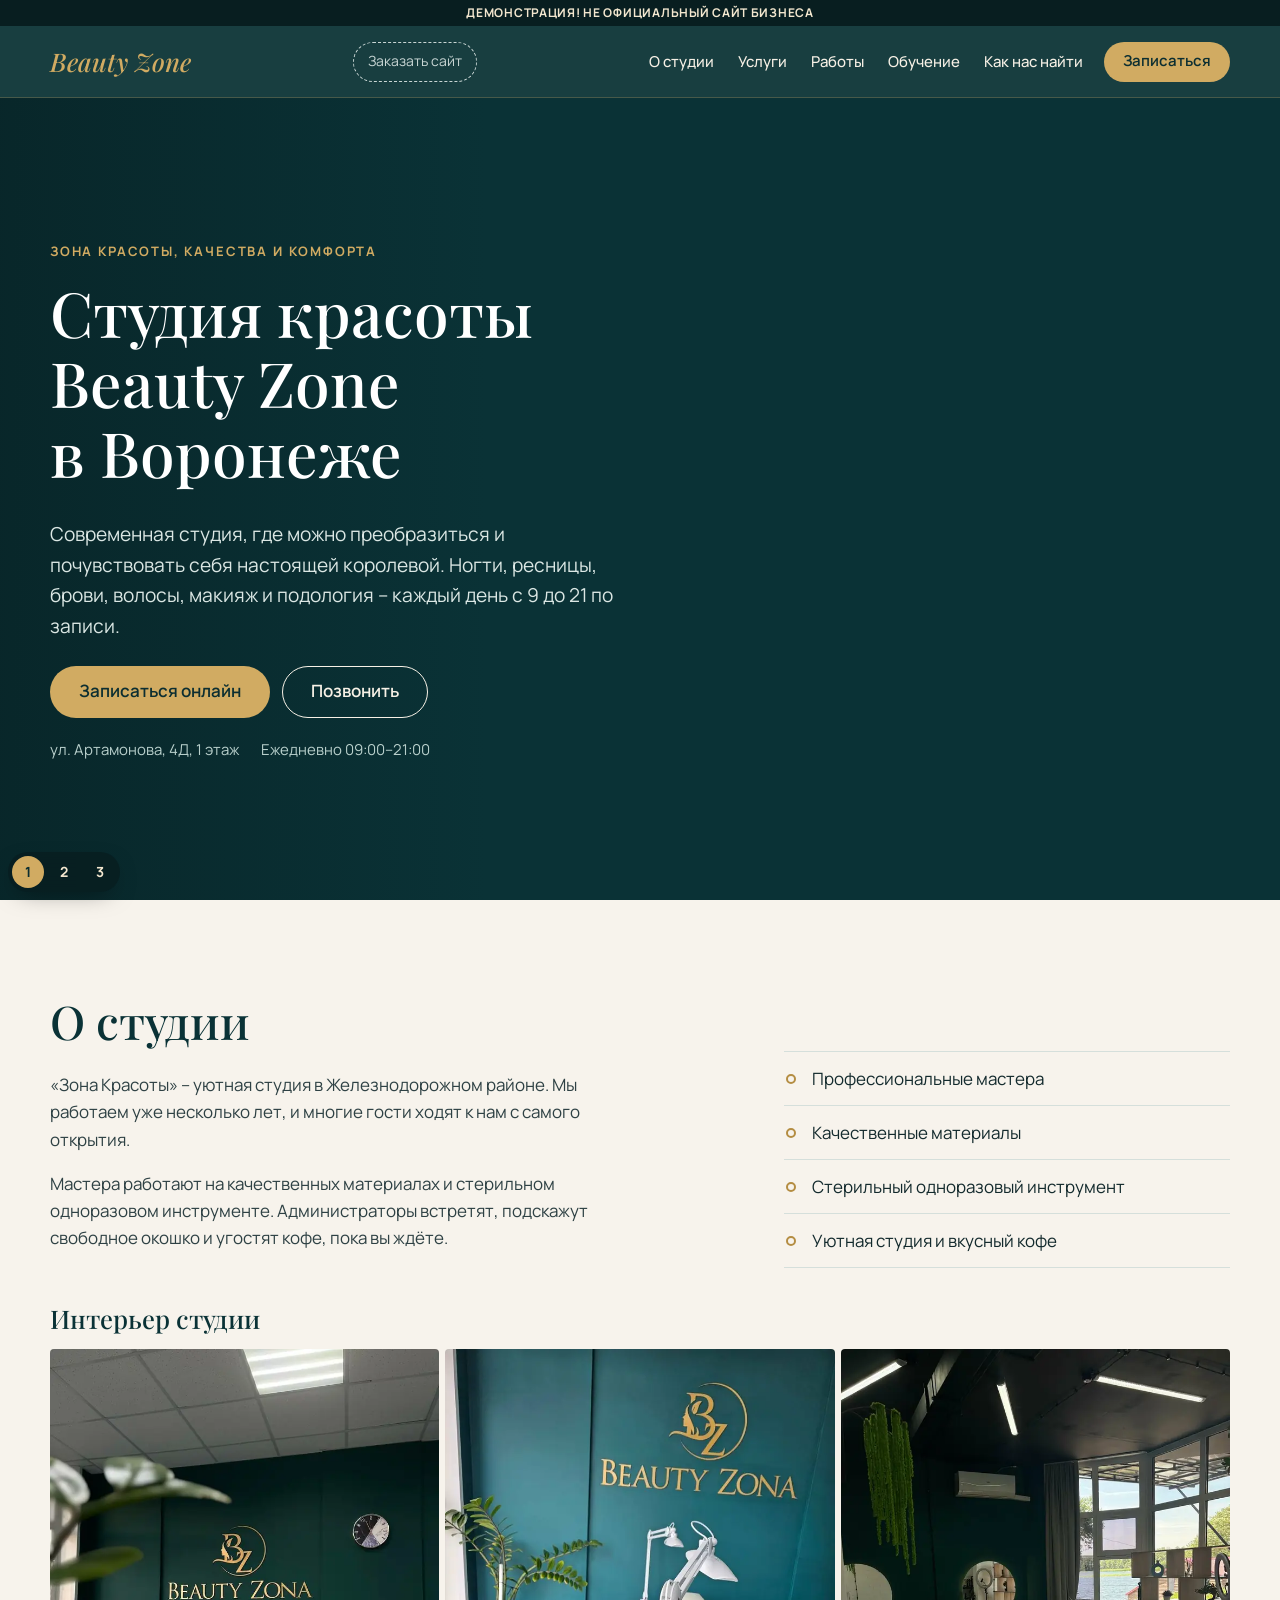
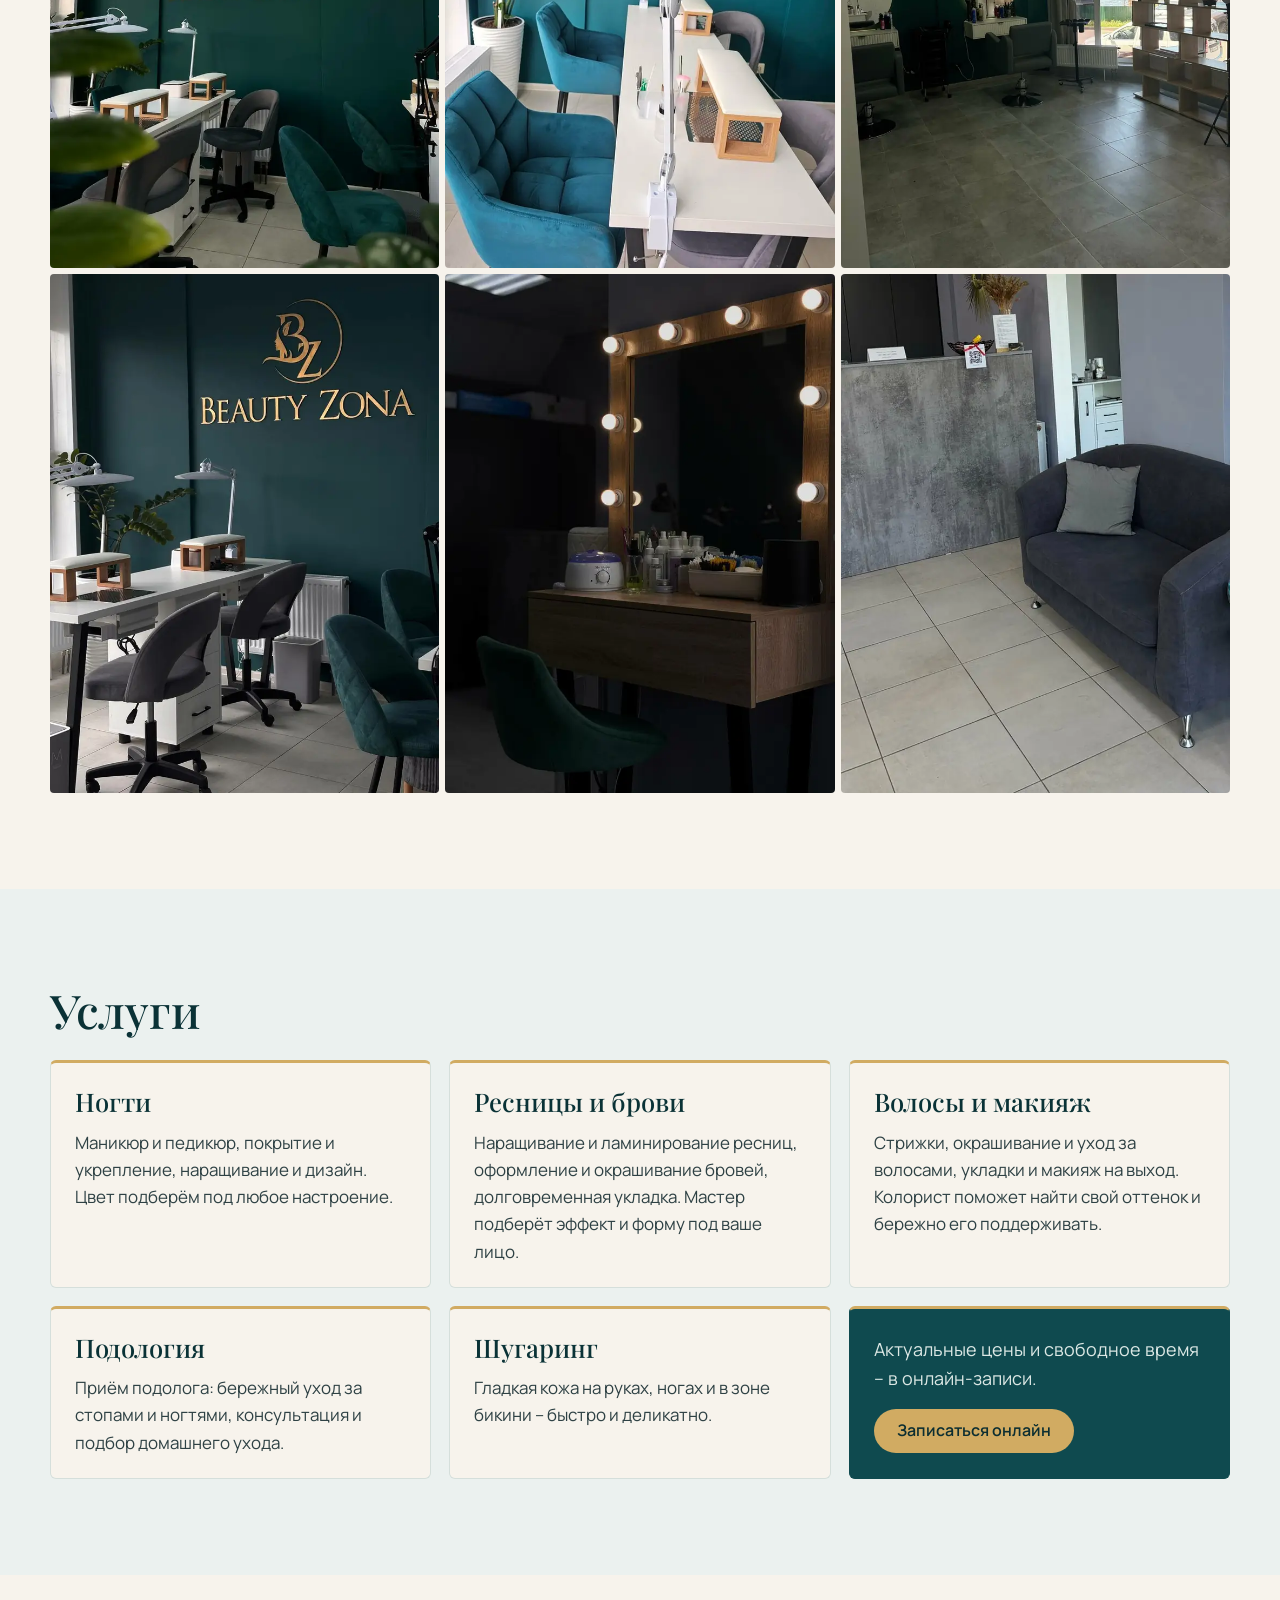
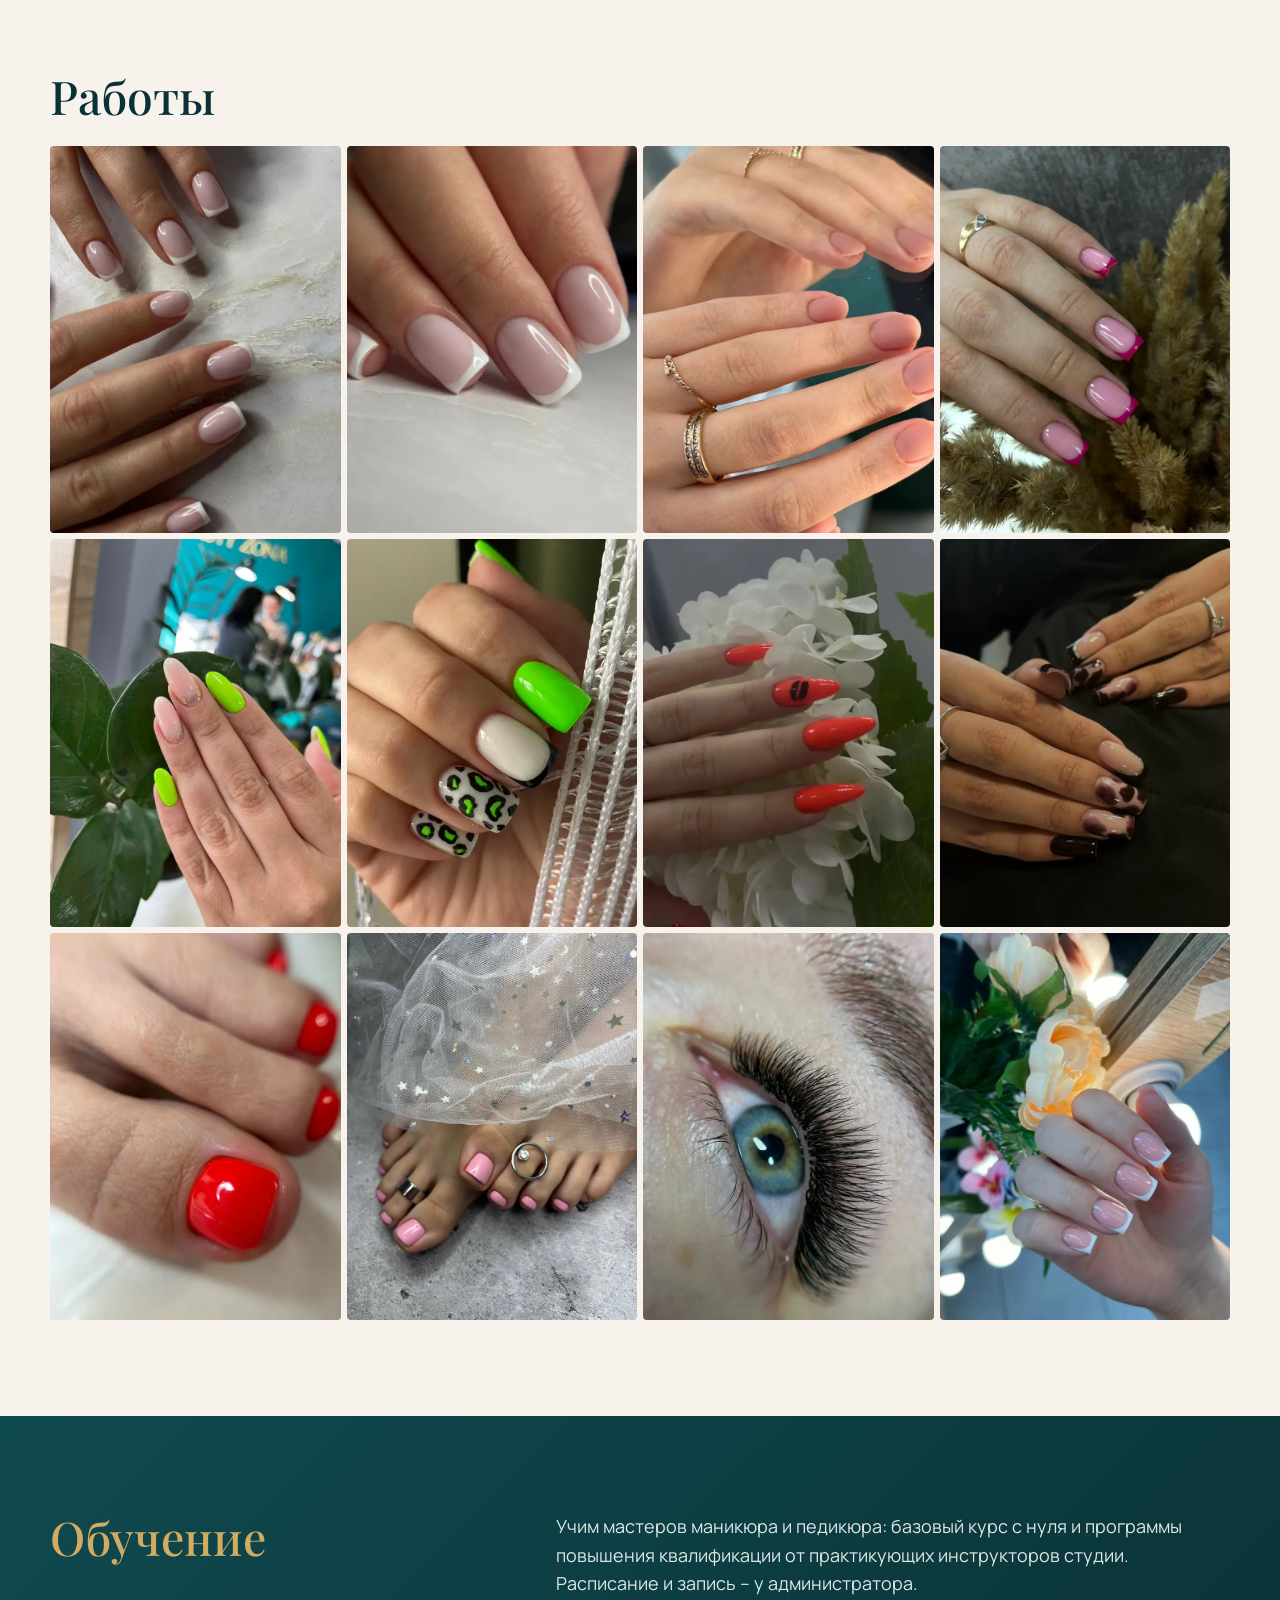
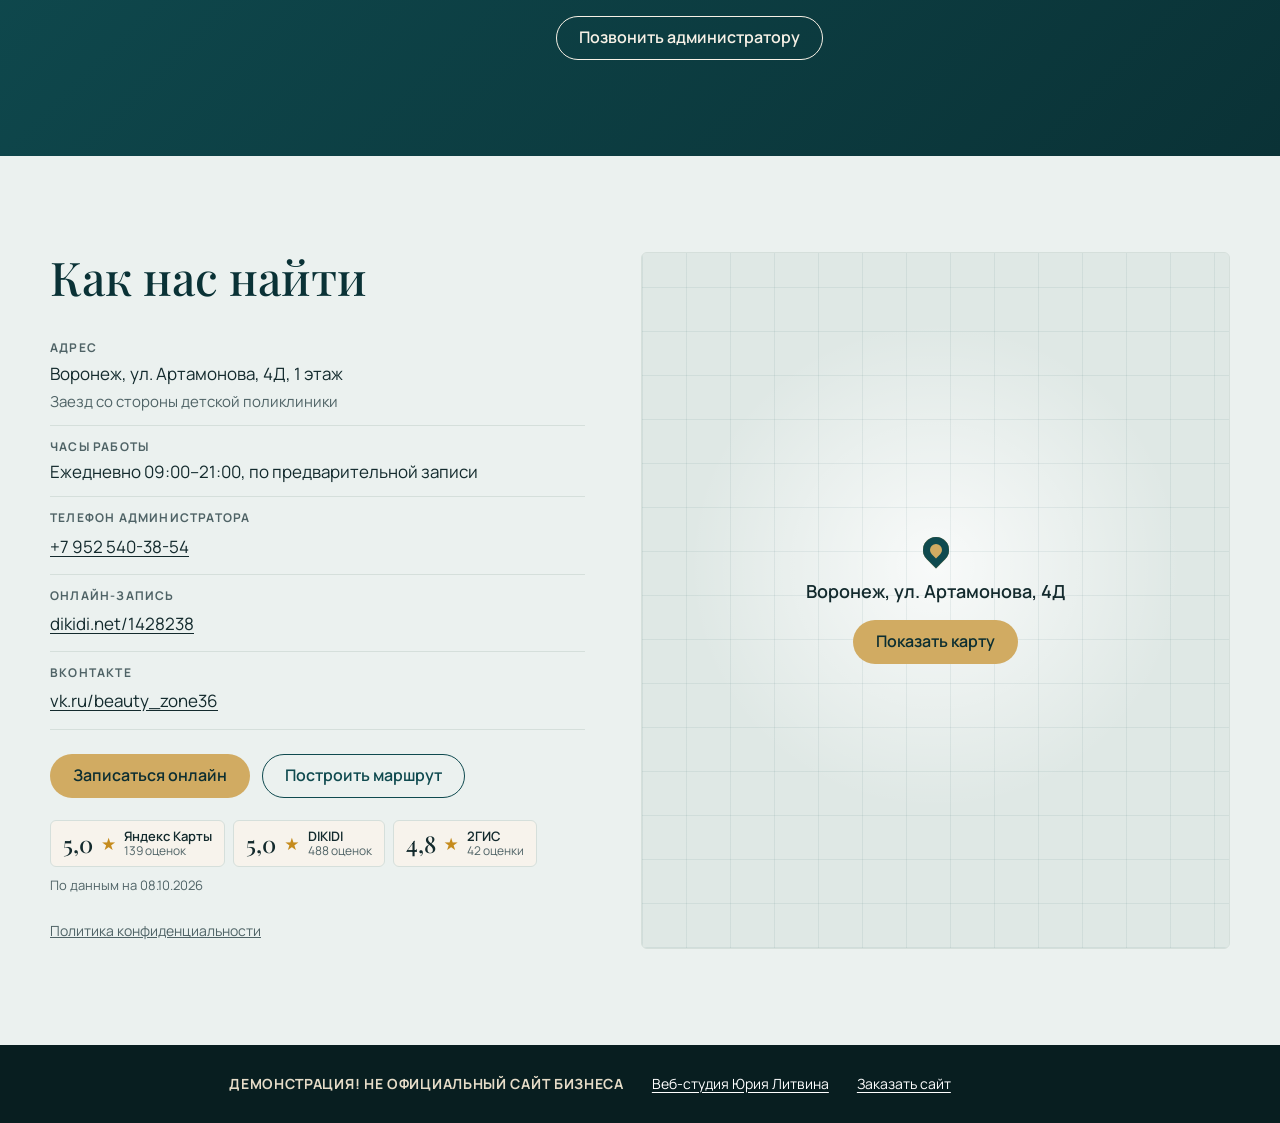
==== index.html @ 01e60ae9 "Demo site" ====
<!DOCTYPE html>
<html lang="ru" class="v1">
<head>
<meta charset="utf-8">
<meta name="viewport" content="width=device-width, initial-scale=1.0">
<meta name="robots" content="noindex, nofollow">
<title>Beauty Zone · студия красоты в Воронеже</title>
<meta name="description"
  content="Beauty Zone · студия красоты в Воронеже на ул. Артамонова: ногти, ресницы, брови, волосы, макияж, подология и шугаринг. Ежедневно 09:00–21:00 по записи.">
<meta name="theme-color" content="#0f4a4f">

<link rel="icon" sizes="any" href="logos/favicon.ico">
<link rel="icon" type="image/png" sizes="32x32" href="logos/favicon-32x32.png">
<link rel="apple-touch-icon" sizes="180x180" href="logos/apple-touch-icon.png">
<link rel="preload" href="fonts/manrope-cyrillic.woff2" as="font" type="font/woff2" crossorigin>
<link rel="preload" href="fonts/playfair-cyrillic-500-normal.woff2" as="font" type="font/woff2" crossorigin>
<link rel="stylesheet" href="css/fonts.css">
<link rel="stylesheet" href="css/styles.css">
</head>
<body>
<a class="skip" href="#main">К содержимому</a>
<div class="top" id="topbar">
  <p class="demo-strip">ДЕМОНСТРАЦИЯ! НЕ ОФИЦИАЛЬНЫЙ САЙТ БИЗНЕСА</p>
  <header class="header">
    <div class="header__in wrap">
      <a class="brand" href="#top">Beauty Zone</a>
      <a class="order-link" href="https://litviniuv.ru/webstudio/order/?c=k4tv">Заказать сайт</a>
      <nav class="nav" aria-label="Разделы сайта"><ul><li><a href="#about">О студии</a></li><li><a href="#services">Услуги</a></li><li><a href="#works">Работы</a></li><li><a href="#training">Обучение</a></li><li><a href="#contacts">Как нас найти</a></li></ul></nav>
      <a class="btn btn--accent header__book" href="https://dikidi.net/1428238">Записаться</a>
      <button class="burger" type="button" aria-expanded="false" aria-controls="menu" aria-label="Открыть меню"><span class="burger__bar" aria-hidden="true"></span></button>
    </div>
  </header>
</div>
<div class="menu" id="menu" hidden>
  <nav class="menu__nav" aria-label="Меню">
    <ul><li><a href="#about">О студии</a></li><li><a href="#services">Услуги</a></li><li><a href="#works">Работы</a></li><li><a href="#training">Обучение</a></li><li><a href="#contacts">Как нас найти</a></li><li><a href="https://litviniuv.ru/webstudio/order/?c=k4tv">Заказать сайт</a></li></ul>
  </nav>
  <div class="menu__contacts">
    <p>Воронеж, ул. Артамонова, 4Д, 1 этаж</p>
    <p><a href="tel:+79525403854">+7 952 540-38-54</a></p>
  </div>
</div>

<main id="main">

  <section class="hero" id="top" aria-labelledby="hero-h">
    <picture class="hero__bg" aria-hidden="true">
      <source media="(min-width: 960px)" srcset="images/hero-1600.webp">
      <img src="[data-uri]" alt="" width="1600" height="1200">
    </picture>
    <div class="wrap hero__in">
      <div class="hero__text">
        <p class="eyebrow">Зона красоты, качества и комфорта</p>
        <h1 id="hero-h">Студия красоты <span class="nw">Beauty Zone</span> в&nbsp;Воронеже</h1>
        <p class="lead">Современная студия, где можно преобразиться и почувствовать себя настоящей королевой. Ногти, ресницы, брови, волосы, макияж и подология – каждый день с 9 до 21 по записи.</p>
        <div class="cta">
          <a class="btn btn--accent btn--lg" href="https://dikidi.net/1428238">Записаться онлайн</a>
          <a class="btn btn--ghost btn--lg" href="tel:+79525403854">Позвонить</a>
        </div>
        <ul class="hero__facts" role="list"><li>ул. Артамонова, 4Д, 1 этаж</li><li>Ежедневно 09:00–21:00</li></ul>
      </div>
      <figure class="hero__photo"><picture><source media="(min-width: 960px)" srcset="[data-uri]"><img src="images/hero-800.webp" alt="Светлый маникюрный зал студии с бирюзовой стеной, цветы на переднем плане" width="800" height="600" fetchpriority="high"></picture></figure>
    </div>
  </section>

  <section class="section about" id="about" aria-labelledby="about-h">
    <div class="wrap">
      <div class="about__grid">
        <div class="about__text" data-reveal>
          <h2 id="about-h">О студии</h2>
          <p>«Зона Красоты» – уютная студия в Железнодорожном районе. Мы работаем уже несколько лет, и многие гости ходят к нам с самого открытия.</p>
          <p>Мастера работают на качественных материалах и стерильном одноразовом инструменте. Администраторы встретят, подскажут свободное окошко и угостят кофе, пока вы ждёте.</p>
        </div>
        <ul class="perks" data-reveal>
          <li>Профессиональные мастера</li>
          <li>Качественные материалы</li>
          <li>Стерильный одноразовый инструмент</li>
          <li>Уютная студия и вкусный кофе</li>
        </ul>
      </div>
      <h3 class="sub-h" data-reveal>Интерьер студии</h3>
      <ul class="grid34 grid34--3" role="list">
        <li class="tile" data-reveal><img src="images/interior-01.webp" alt="Маникюрный зал с бирюзовой стеной и золотым знаком студии" width="720" height="960" loading="lazy" decoding="async"></li>
        <li class="tile" data-reveal><img src="images/interior-03.webp" alt="Маникюрный стол и бирюзовые бархатные кресла" width="720" height="960" loading="lazy" decoding="async"></li>
        <li class="tile" data-reveal><img src="images/interior-09.webp" alt="Парикмахерская зона с круглыми зеркалами и большим окном" width="720" height="960" loading="lazy" decoding="async"></li>
        <li class="tile" data-reveal><img src="images/interior-02.webp" alt="Ряд маникюрных мест у бирюзовой стены" width="720" height="960" loading="lazy" decoding="async"></li>
        <li class="tile" data-reveal><img src="images/interior-06.webp" alt="Место для макияжа и бровей с зеркалом в лампах" width="720" height="960" loading="lazy" decoding="async"></li>
        <li class="tile" data-reveal><img src="images/interior-10.webp" alt="Зона ресепшена с серым диваном" width="720" height="960" loading="lazy" decoding="async"></li>
      </ul>
    </div>
  </section>

  <section class="section services" id="services" aria-labelledby="services-h">
    <div class="wrap">
      <h2 id="services-h" data-reveal>Услуги</h2>
      <ul class="svc" role="list">
        <li class="svc__item" data-reveal><h3>Ногти</h3><p>Маникюр и педикюр, покрытие и укрепление, наращивание и дизайн. Цвет подберём под любое настроение.</p></li>
        <li class="svc__item" data-reveal><h3>Ресницы и брови</h3><p>Наращивание и ламинирование ресниц, оформление и окрашивание бровей, долговременная укладка. Мастер подберёт эффект и форму под ваше лицо.</p></li>
        <li class="svc__item" data-reveal><h3>Волосы и макияж</h3><p>Стрижки, окрашивание и уход за волосами, укладки и макияж на выход. Колорист поможет найти свой оттенок и бережно его поддерживать.</p></li>
        <li class="svc__item" data-reveal><h3>Подология</h3><p>Приём подолога: бережный уход за стопами и ногтями, консультация и подбор домашнего ухода.</p></li>
        <li class="svc__item" data-reveal><h3>Шугаринг</h3><p>Гладкая кожа на руках, ногах и в зоне бикини – быстро и деликатно.</p></li>
        <li class="svc__item svc__item--cta" data-reveal><p>Актуальные цены и свободное время – в онлайн-записи.</p><a class="btn btn--accent" href="https://dikidi.net/1428238">Записаться онлайн</a></li>
      </ul>
    </div>
  </section>

  <section class="section works" id="works" aria-labelledby="works-h">
    <div class="wrap">
      <h2 id="works-h" data-reveal>Работы</h2>
      <ul class="grid34 grid34--4" role="list">
        <li class="tile" data-reveal><img src="images/work-10.webp" alt="Нюдовый френч на коротких ногтях" width="720" height="960" loading="lazy" decoding="async"></li>
        <li class="tile" data-reveal><img src="images/work-11.webp" alt="Квадратный френч крупным планом" width="720" height="960" loading="lazy" decoding="async"></li>
        <li class="tile" data-reveal><img src="images/work-13.webp" alt="Нежно-розовое покрытие гель-лаком" width="720" height="960" loading="lazy" decoding="async"></li>
        <li class="tile" data-reveal><img src="images/work-14.webp" alt="Розовый френч с ярким краем" width="720" height="960" loading="lazy" decoding="async"></li>
        <li class="tile" data-reveal><img src="images/work-03.webp" alt="Лаймовые и нюдовые миндалевидные ногти с рисунком" width="720" height="960" loading="lazy" decoding="async"></li>
        <li class="tile" data-reveal><img src="images/work-12.webp" alt="Неоново-зелёный маникюр с леопардовым акцентом" width="720" height="960" loading="lazy" decoding="async"></li>
        <li class="tile" data-reveal><img src="images/work-15.webp" alt="Красно-оранжевые миндалевидные ногти с дизайном" width="720" height="960" loading="lazy" decoding="async"></li>
        <li class="tile" data-reveal><img src="images/work-02.webp" alt="Коричневый маникюр с леопардовым дизайном" width="720" height="960" loading="lazy" decoding="async"></li>
        <li class="tile" data-reveal><img src="images/work-07.webp" alt="Ярко-красный глянцевый педикюр" width="720" height="960" loading="lazy" decoding="async"></li>
        <li class="tile" data-reveal><img src="images/work-08.webp" alt="Розовый педикюр" width="720" height="960" loading="lazy" decoding="async"></li>
        <li class="tile" data-reveal><img src="images/work-09.webp" alt="Наращенные ресницы крупным планом" width="720" height="960" loading="lazy" decoding="async"></li>
        <li class="tile" data-reveal><img src="images/work-04.webp" alt="Нежный френч на фоне цветов" width="720" height="960" loading="lazy" decoding="async"></li>
      </ul>
    </div>
  </section>

  <section class="section training" id="training" aria-labelledby="training-h">
    <div class="wrap training__in" data-reveal>
      <h2 id="training-h">Обучение</h2>
      <div>
        <p>Учим мастеров маникюра и педикюра: базовый курс с нуля и программы повышения квалификации от практикующих инструкторов студии. Расписание и запись – у администратора.</p>
        <a class="btn btn--ghost" href="tel:+79525403854">Позвонить администратору</a>
      </div>
    </div>
  </section>

  <section class="section contacts" id="contacts" aria-labelledby="contacts-h">
    <div class="wrap contacts__grid">
      <div class="contacts__info" data-reveal>
        <h2 id="contacts-h">Как нас найти</h2>
        <dl class="facts">
          <div><dt>Адрес</dt><dd>Воронеж, ул. Артамонова, 4Д, 1 этаж<br><span class="facts__note">Заезд со стороны детской поликлиники</span></dd></div>
          <div><dt>Часы работы</dt><dd>Ежедневно 09:00–21:00, по предварительной записи</dd></div>
          <div><dt>Телефон администратора</dt><dd><a href="tel:+79525403854">+7 952 540-38-54</a></dd></div>
          <div><dt>Онлайн-запись</dt><dd><a href="https://dikidi.net/1428238">dikidi.net/1428238</a></dd></div>
          <div><dt>ВКонтакте</dt><dd><a href="https://vk.ru/beauty_zone36">vk.ru/beauty_zone36</a></dd></div>
        </dl>
        <div class="contacts__cta">
          <a class="btn btn--accent" href="https://dikidi.net/1428238">Записаться онлайн</a>
          <a class="btn btn--ghost" href="https://yandex.ru/maps/?rtext=~%D0%92%D0%BE%D1%80%D0%BE%D0%BD%D0%B5%D0%B6%2C%20%D1%83%D0%BB%D0%B8%D1%86%D0%B0%20%D0%90%D1%80%D1%82%D0%B0%D0%BC%D0%BE%D0%BD%D0%BE%D0%B2%D0%B0%2C%204%D0%94">Построить маршрут</a>
        </div>
        <ul class="rating" role="list" aria-label="Оценки на картах и в сервисе записи">
          <li><a href="https://yandex.ru/maps/org/beauty_zone/105990803223/"><span class="rating__score">5,0</span><span class="rating__star" aria-hidden="true">★</span><span class="rating__src">Яндекс Карты<br><small>139 оценок</small></span></a></li>
          <li><a href="https://dikidi.net/1428238"><span class="rating__score">5,0</span><span class="rating__star" aria-hidden="true">★</span><span class="rating__src">DIKIDI<br><small>488 оценок</small></span></a></li>
          <li><a href="https://2gis.ru/voronezh/firm/70000001062727688"><span class="rating__score">4,8</span><span class="rating__star" aria-hidden="true">★</span><span class="rating__src">2ГИС<br><small>42 оценки</small></span></a></li>
        </ul>
        <p class="rating__date">По данным на 08.10.2026</p>
        <p class="contacts__legal"><a href="privacy/index.html">Политика конфиденциальности</a></p>
      </div>
      <div class="map" id="map" data-reveal data-map-src="https://yandex.ru/map-widget/v1/?text=%D0%92%D0%BE%D1%80%D0%BE%D0%BD%D0%B5%D0%B6%2C%20%D1%83%D0%BB%D0%B8%D1%86%D0%B0%20%D0%90%D1%80%D1%82%D0%B0%D0%BC%D0%BE%D0%BD%D0%BE%D0%B2%D0%B0%2C%204%D0%94&z=16" data-map-title="Карта: Воронеж, улица Артамонова, 4Д">
        <div class="map__ph">
          <span class="map__pin" aria-hidden="true"></span>
          <p class="map__addr">Воронеж, ул. Артамонова, 4Д</p>
          <button class="btn btn--accent map__btn" type="button" hidden>Показать карту</button>
        </div>
      </div>
    </div>
  </section>

</main>
<footer class="footer">
  <ul class="footer__row wrap" role="list">
    <li>ДЕМОНСТРАЦИЯ! НЕ ОФИЦИАЛЬНЫЙ САЙТ БИЗНЕСА</li>
    <li><a href="https://litviniuv.ru/webstudio/">Веб-студия Юрия Литвина</a></li>
    <li><a href="https://litviniuv.ru/webstudio/order/?c=k4tv">Заказать сайт</a></li>
  </ul>
</footer>
<nav class="variants" aria-label="Варианты дизайна"><ul role="list"><li><a href="index.html" aria-current="page" aria-label="Вариант 1">1</a></li><li><a href="v2/index.html" aria-label="Вариант 2">2</a></li><li><a href="v3/index.html" aria-label="Вариант 3">3</a></li></ul></nav>
<script src="js/main.js" defer></script>
</body>
</html>
---- css/fonts.css ----
/* Manrope (variable) + Playfair Display 500 / 500 italic · Cyrillic + Latin · self-hosted (SIL OFL, see fonts/OFL-*.txt) */
@font-face{font-family:"Manrope";font-style:normal;font-weight:300 800;font-display:swap;src:url("../fonts/manrope-cyrillic.woff2") format("woff2");unicode-range:U+0301,U+0400-045F,U+0490-0491,U+04B0-04B1,U+2116}
@font-face{font-family:"Manrope";font-style:normal;font-weight:300 800;font-display:swap;src:url("../fonts/manrope-latin.woff2") format("woff2");unicode-range:U+0000-00FF,U+0131,U+0152-0153,U+02BB-02BC,U+02C6,U+02DA,U+02DC,U+0304,U+0308,U+0329,U+2000-206F,U+20AC,U+2122,U+2191,U+2193,U+2212,U+2215,U+FEFF,U+FFFD}
@font-face{font-family:"Playfair Display";font-style:normal;font-weight:500;font-display:swap;src:url("../fonts/playfair-cyrillic-500-normal.woff2") format("woff2");unicode-range:U+0301,U+0400-045F,U+0490-0491,U+04B0-04B1,U+2116}
@font-face{font-family:"Playfair Display";font-style:normal;font-weight:500;font-display:swap;src:url("../fonts/playfair-latin-500-normal.woff2") format("woff2");unicode-range:U+0000-00FF,U+0131,U+0152-0153,U+02BB-02BC,U+02C6,U+02DA,U+02DC,U+0304,U+0308,U+0329,U+2000-206F,U+20AC,U+2122,U+2191,U+2193,U+2212,U+2215,U+FEFF,U+FFFD}
@font-face{font-family:"Playfair Display";font-style:italic;font-weight:500;font-display:swap;src:url("../fonts/playfair-cyrillic-500-italic.woff2") format("woff2");unicode-range:U+0301,U+0400-045F,U+0490-0491,U+04B0-04B1,U+2116}
@font-face{font-family:"Playfair Display";font-style:italic;font-weight:500;font-display:swap;src:url("../fonts/playfair-latin-500-italic.woff2") format("woff2");unicode-range:U+0000-00FF,U+0131,U+0152-0153,U+02BB-02BC,U+02C6,U+02DA,U+02DC,U+0304,U+0308,U+0329,U+2000-206F,U+20AC,U+2122,U+2191,U+2193,U+2212,U+2215,U+FEFF,U+FFFD}
---- css/styles.css ----
/* Beauty Zone · demo · base + variant 1 (teal hall & gold sign) */
:root{
  --demo-h:26px; --header-h:60px;
  --bg:#f7f3ec; --surface:#ebf1ef; --surface-2:#dfe8e5; --line:#d5dfdb;
  --ink:#132a2d; --muted:#4f6366; --teal:#0f4a4f; --teal-d:#0a3236; --teal-l:#2f7f86;
  --gold:#d1ab62; --gold-d:#b48d42; --cream:#f7f1e6;
  --accent:var(--gold); --accent-hover:#e1bf7d; --on-accent:#0c2e31; --focus:#2f7f86;
  --radius:6px; --wrap:1180px; --gap:6px;
  --f-body:"Manrope",system-ui,-apple-system,"Segoe UI",Roboto,Arial,sans-serif;
  --f-display:"Playfair Display",Georgia,"Times New Roman",serif;
}
@media (min-width:1100px){:root{--header-h:72px}}
*,*::before,*::after{box-sizing:border-box}
html{scroll-behavior:smooth;scroll-padding-top:calc(var(--demo-h) + var(--header-h) + 12px);-webkit-text-size-adjust:100%;text-size-adjust:100%}
@media (prefers-reduced-motion:reduce){html{scroll-behavior:auto}}
body{margin:0;background:var(--bg);color:var(--ink);font:400 17px/1.6 var(--f-body);overflow-x:hidden;overflow-x:clip}
img{display:block;max-width:100%;height:auto}
a{color:inherit}
h1,h2,h3{font-family:var(--f-display);font-weight:500;line-height:1.12;margin:0 0 .5em;overflow-wrap:break-word}
h1{font-size:clamp(2.1rem,1.5rem + 3vw,3.9rem)}
h2{font-size:clamp(1.9rem,1.5rem + 1.8vw,2.9rem)}
h3{font-size:clamp(1.3rem,1.15rem + .6vw,1.6rem)}
p{margin:0 0 1em}
ul[role=list]{list-style:none;margin:0;padding:0}
.wrap{width:min(100% - 32px,var(--wrap));margin-inline:auto}
@media (min-width:768px){.wrap{width:min(100% - 64px,var(--wrap))}}
.nw{white-space:nowrap}
:focus-visible{outline:3px solid var(--focus);outline-offset:3px;border-radius:3px}
.skip{position:absolute;left:8px;top:-100px;z-index:100;background:#fff;color:var(--ink);padding:10px 14px;border-radius:var(--radius)}
.skip:focus{top:8px}

/* top */
.top{position:sticky;top:0;z-index:50}
.demo-strip{margin:0;height:var(--demo-h);display:flex;align-items:center;justify-content:center;padding:0 8px;background:#081e20;color:#f3e7cf;font:700 clamp(9.5px,2.8vw,12px)/1 var(--f-body);letter-spacing:.06em;text-transform:uppercase;white-space:nowrap;overflow:hidden;text-overflow:ellipsis}
.header{height:var(--header-h);background:rgba(10,50,54,.94);-webkit-backdrop-filter:blur(10px);backdrop-filter:blur(10px);color:var(--cream);border-bottom:1px solid rgba(209,171,98,.25)}
.header__in{height:100%;display:flex;align-items:center;gap:10px}
.brand{flex:0 0 auto;margin-right:auto;font:italic 500 clamp(1.25rem,1.1rem + .8vw,1.6rem)/1 var(--f-display);color:var(--gold);text-decoration:none;white-space:nowrap;padding:8px 0}
.order-link,.nav{display:none}
@media (min-width:1100px){
  .brand{margin-right:0}
  .order-link{display:inline-flex;align-items:center;min-height:40px;margin-inline:auto;padding:0 14px;font-size:14px;color:#c9d6d4;text-decoration:none;border:1px dashed currentColor;border-radius:999px}
  .order-link:hover{color:#fff}
  .nav{display:block}
  .nav ul{display:flex;gap:2px;list-style:none;margin:0;padding:0}
  .nav a{display:inline-flex;align-items:center;min-height:44px;padding:0 11px;text-decoration:none;font-size:15px;font-weight:500}
  .nav a:hover{color:var(--gold)}
}
.btn{display:inline-flex;align-items:center;justify-content:center;gap:8px;min-height:44px;padding:0 22px;border-radius:999px;font:600 16px/1.1 var(--f-body);text-decoration:none;text-align:center;border:1.5px solid transparent;transition:background-color .2s,color .2s,border-color .2s}
.btn--accent{background:var(--accent);color:var(--on-accent)}
.btn--accent:hover{background:var(--accent-hover)}
.btn--ghost{border-color:currentColor;color:var(--teal)}
.btn--ghost:hover{background:var(--teal);border-color:var(--teal);color:#fff}
.btn--lg{min-height:52px;padding:0 28px;font-size:17px}
.header__book{flex:0 0 auto;padding:0 18px;font-size:15px;min-height:40px}
@media (max-width:399px){.header__in{gap:6px}.header__book{padding:0 13px;font-size:14px}}
.burger{flex:0 0 auto;width:44px;height:44px;display:grid;place-items:center;border:0;background:transparent;color:inherit;border-radius:var(--radius);cursor:pointer;padding:0}
.burger__bar,.burger__bar::before,.burger__bar::after{display:block;width:22px;height:2px;background:currentColor;border-radius:2px;position:relative;transition:transform .25s,background-color .25s}
.burger__bar::before,.burger__bar::after{content:"";position:absolute;left:0}
.burger__bar::before{top:-7px}.burger__bar::after{top:7px}
.burger[aria-expanded=true] .burger__bar{background:transparent}
.burger[aria-expanded=true] .burger__bar::before{transform:translateY(7px) rotate(45deg)}
.burger[aria-expanded=true] .burger__bar::after{transform:translateY(-7px) rotate(-45deg)}
@media (min-width:1100px){.burger{display:none}}
.menu{position:fixed;left:0;right:0;top:calc(var(--demo-h) + var(--header-h));bottom:0;z-index:49;background:var(--teal-d);color:var(--cream);overflow-y:auto;overscroll-behavior:contain;display:flex;flex-direction:column;justify-content:space-between;padding:12px 16px calc(24px + env(safe-area-inset-bottom))}
.menu[hidden]{display:none}
.menu__nav ul{list-style:none;margin:0;padding:0}
.menu__nav a{display:flex;align-items:center;min-height:54px;font:500 1.45rem/1.1 var(--f-display);text-decoration:none;border-bottom:1px solid rgba(247,241,230,.14)}
.menu__nav li:last-child a{font:600 16px/1.2 var(--f-body);color:#b8c9c6;border-bottom:0}
.menu__contacts{padding-top:20px;color:#b8c9c6;font-size:16px}
.menu__contacts p{margin:0 0 4px}
.menu__contacts a{display:inline-flex;align-items:center;min-height:44px;color:#fff;font-weight:600}
@media (min-width:1100px){.menu:not([hidden]){display:none}}
html.is-locked,html.is-locked body{overflow:hidden}
html.is-locked .top{position:fixed;left:0;right:0;top:0}

/* hero v1: mobile = layered teal wash + framed photo; desktop = landscape hall behind a teal veil */
.hero{position:relative;isolation:isolate;overflow:hidden;color:var(--cream);padding:40px 0 48px;
  background:
    radial-gradient(90% 60% at 100% 0%,rgba(209,171,98,.22),rgba(209,171,98,0) 60%),
    radial-gradient(80% 60% at 0% 100%,rgba(47,127,134,.55),rgba(47,127,134,0) 65%),
    linear-gradient(160deg,#0f4a4f 0%,#0a3236 70%,#082629 100%)}
.hero::before{content:"";position:absolute;right:-60px;top:-60px;width:260px;height:260px;border:1.5px solid rgba(209,171,98,.35);border-radius:50%;z-index:-1}
.hero__bg{display:none}
.hero__in{display:grid;gap:30px}
.eyebrow{display:inline-block;margin-bottom:16px;color:var(--gold);font-size:13px;font-weight:700;letter-spacing:.14em;text-transform:uppercase}
.hero h1{max-width:15ch;color:#fff}
.lead{font-size:clamp(1.05rem,1rem + .3vw,1.2rem);max-width:36rem;color:#dbe7e4}
.cta{display:flex;flex-wrap:wrap;gap:12px;margin:24px 0 20px}
.hero .btn--ghost{color:var(--cream)}
.hero .btn--ghost:hover{background:var(--cream);border-color:var(--cream);color:var(--teal-d)}
.hero__facts{display:flex;flex-wrap:wrap;gap:4px 22px;color:#b8cfcb;font-size:15px}
.hero__photo{margin:0;position:relative}
.hero__photo img{width:100%;aspect-ratio:4/3;object-fit:cover;border-radius:var(--radius);box-shadow:0 24px 50px -24px rgba(0,0,0,.6);outline:1px solid rgba(209,171,98,.4);outline-offset:6px}
@media (max-width:479px){.cta .btn{flex:1 1 100%}}
@media (min-width:960px){
  .hero{min-height:calc(100svh - var(--demo-h) - var(--header-h));display:flex;align-items:center;padding:80px 0;background:#0a3236}
  .hero::before{display:none}
  .hero__bg{display:block;position:absolute;inset:0;z-index:-2}
  .hero__bg img{width:100%;height:100%;object-fit:cover;object-position:60% 50%}
  .hero::after{content:"";position:absolute;inset:0;z-index:-1;background:linear-gradient(90deg,rgba(8,38,41,.94) 0%,rgba(10,50,54,.86) 38%,rgba(10,50,54,.35) 68%,rgba(10,50,54,.1) 100%)}
  .hero__photo{display:none}
  .hero__text{max-width:600px}
}

/* sections */
.section{padding:64px 0}
@media (min-width:860px){.section{padding:96px 0}}
.services,.contacts{background:var(--surface)}
h2{color:var(--teal-d)}
.about__grid{display:grid;gap:24px;margin-bottom:36px}
@media (min-width:860px){.about__grid{grid-template-columns:1.2fr .8fr;gap:64px;align-items:end}}
.about__text p{max-width:38rem;color:#2e4144}
.perks{list-style:none;margin:0;padding:0;border-top:1px solid var(--line)}
.perks li{position:relative;padding:13px 0 13px 28px;border-bottom:1px solid var(--line)}
.perks li::before{content:"";position:absolute;left:2px;top:22px;width:10px;height:10px;border:2px solid var(--gold-d);border-radius:50%}
.sub-h{font-size:clamp(1.3rem,1.15rem + .6vw,1.6rem);margin-bottom:16px;color:var(--teal-d)}
.grid34{display:grid;grid-template-columns:repeat(2,minmax(0,1fr));gap:var(--gap)}
@media (min-width:640px){.grid34--3,.grid34--4{grid-template-columns:repeat(3,minmax(0,1fr))}}
@media (min-width:1000px){.grid34--4{grid-template-columns:repeat(4,minmax(0,1fr))}}
.tile{margin:0;overflow:hidden;border-radius:4px;background:var(--surface-2);aspect-ratio:3/4}
.tile img{width:100%;height:100%;object-fit:cover;transition:transform .6s cubic-bezier(.2,.7,.2,1)}
@media (hover:hover){.tile:hover img{transform:scale(1.04)}}
.svc{display:grid;gap:14px}
@media (min-width:700px){.svc{grid-template-columns:repeat(2,minmax(0,1fr))}}
@media (min-width:1000px){.svc{grid-template-columns:repeat(3,minmax(0,1fr));gap:18px}}
.svc__item{background:var(--bg);border:1px solid var(--line);border-top:3px solid var(--gold);border-radius:var(--radius);padding:24px 24px 22px}
.svc__item h3{color:var(--teal-d)}
.svc__item p{margin:0;color:#2e4144}
.svc__item--cta{display:flex;flex-direction:column;justify-content:center;align-items:flex-start;gap:16px;background:var(--teal);border-color:var(--teal);border-top-color:var(--gold);color:var(--cream)}
.svc__item--cta p{color:#dbe7e4;font-size:18px}
.training{background:linear-gradient(135deg,#0f4a4f,#0a3236);color:var(--cream)}
.training h2{color:var(--gold)}
.training__in{display:grid;gap:12px}
@media (min-width:860px){.training__in{grid-template-columns:.8fr 1.2fr;gap:56px;align-items:start}}
.training p{color:#dbe7e4;font-size:18px;max-width:40rem}
.training .btn--ghost{color:var(--cream)}
.training .btn--ghost:hover{background:var(--cream);border-color:var(--cream);color:var(--teal-d)}
.contacts__grid{display:grid;gap:32px}
@media (min-width:860px){.contacts__grid{grid-template-columns:minmax(0,1fr) minmax(0,1.1fr);gap:56px;align-items:stretch}}
.facts{margin:0 0 24px}
.facts div{display:grid;gap:2px;padding:11px 0;border-bottom:1px solid var(--line)}
.facts dt{font-size:12px;font-weight:700;letter-spacing:.1em;text-transform:uppercase;color:var(--muted)}
.facts dd{margin:0;font-size:17px}
.facts__note{color:var(--muted);font-size:15px}
.facts a{display:inline-block;padding:3px 0;text-underline-offset:3px}
.contacts__cta{display:flex;flex-wrap:wrap;gap:12px;margin-bottom:22px}
@media (max-width:479px){.contacts__cta .btn{flex:1 1 100%}}
.rating{display:flex;flex-wrap:wrap;gap:8px}
.rating a{display:flex;align-items:center;gap:8px;padding:8px 12px;min-height:44px;border:1px solid var(--line);border-radius:var(--radius);background:var(--bg);text-decoration:none;line-height:1.15}
.rating__score{font:500 1.45rem/1 var(--f-display)}
.rating__star{color:#c58b1d}
.rating__src{font-size:13px;font-weight:600}
.rating small{color:var(--muted);font-size:12px;font-weight:400}
.rating__date{margin:8px 0 0;font-size:13px;color:var(--muted)}
.contacts__legal{margin:18px 0 0;font-size:14px;color:var(--muted)}
.contacts__legal a{display:inline-block;padding:6px 0}
.map{position:relative;aspect-ratio:1/1;border-radius:var(--radius);overflow:hidden;border:1px solid var(--line);background:var(--surface-2)}
@media (min-width:860px){.map{aspect-ratio:auto;min-height:420px;height:100%}}
.map iframe{position:absolute;inset:0;width:100%;height:100%;border:0}
.map__ph{position:absolute;inset:0;display:flex;flex-direction:column;align-items:center;justify-content:center;gap:14px;padding:24px;text-align:center;
  background:repeating-linear-gradient(0deg,rgba(15,74,79,.07) 0 1px,transparent 1px 44px),repeating-linear-gradient(90deg,rgba(15,74,79,.07) 0 1px,transparent 1px 44px),radial-gradient(60% 50% at 50% 45%,rgba(255,255,255,.8),rgba(255,255,255,0) 70%),var(--surface-2)}
.map__pin{width:26px;height:26px;border-radius:50% 50% 50% 0;transform:rotate(-45deg);background:var(--teal);box-shadow:inset 0 0 0 7px var(--teal),inset 0 0 0 13px var(--gold)}
.map__addr{margin:0;font-size:18px;font-weight:600}
.footer{background:#081e20;color:#e6dcc8;padding:22px 0}
.footer__row{display:flex;flex-wrap:wrap;justify-content:center;align-items:center;gap:6px 28px;font-size:14px;text-align:center}
.footer__row li:first-child{font-weight:700;letter-spacing:.05em}
.footer a{display:inline-block;padding:6px 0;color:#fff;text-underline-offset:3px}
@media (max-width:767px){.footer{padding-bottom:64px}}
.variants{position:fixed;left:8px;bottom:calc(8px + env(safe-area-inset-bottom));z-index:40;transition:opacity .2s,transform .2s}
.variants ul{display:flex;gap:4px;padding:4px;border-radius:999px;background:rgba(8,30,32,.85);-webkit-backdrop-filter:blur(8px);backdrop-filter:blur(8px);box-shadow:0 8px 24px -10px rgba(0,0,0,.5)}
.variants a{display:grid;place-items:center;width:32px;height:32px;border-radius:50%;color:#f3e7cf;text-decoration:none;font-size:14px;font-weight:700}
.variants a[aria-current=page]{background:var(--gold);color:#0c2e31}
.variants.is-away{opacity:0;pointer-events:none}
.variants.is-away a{visibility:hidden}
/* reveal (JS only, never starts clipped) */
.js [data-reveal]{opacity:0;transform:translateY(18px);transition:opacity .7s ease,transform .7s cubic-bezier(.2,.7,.2,1)}
.js [data-reveal].is-in{opacity:1;transform:none}
@media (prefers-reduced-motion:reduce){.js [data-reveal]{opacity:1;transform:none;transition:none}}
.simple__main{min-height:60vh;padding:64px 0}
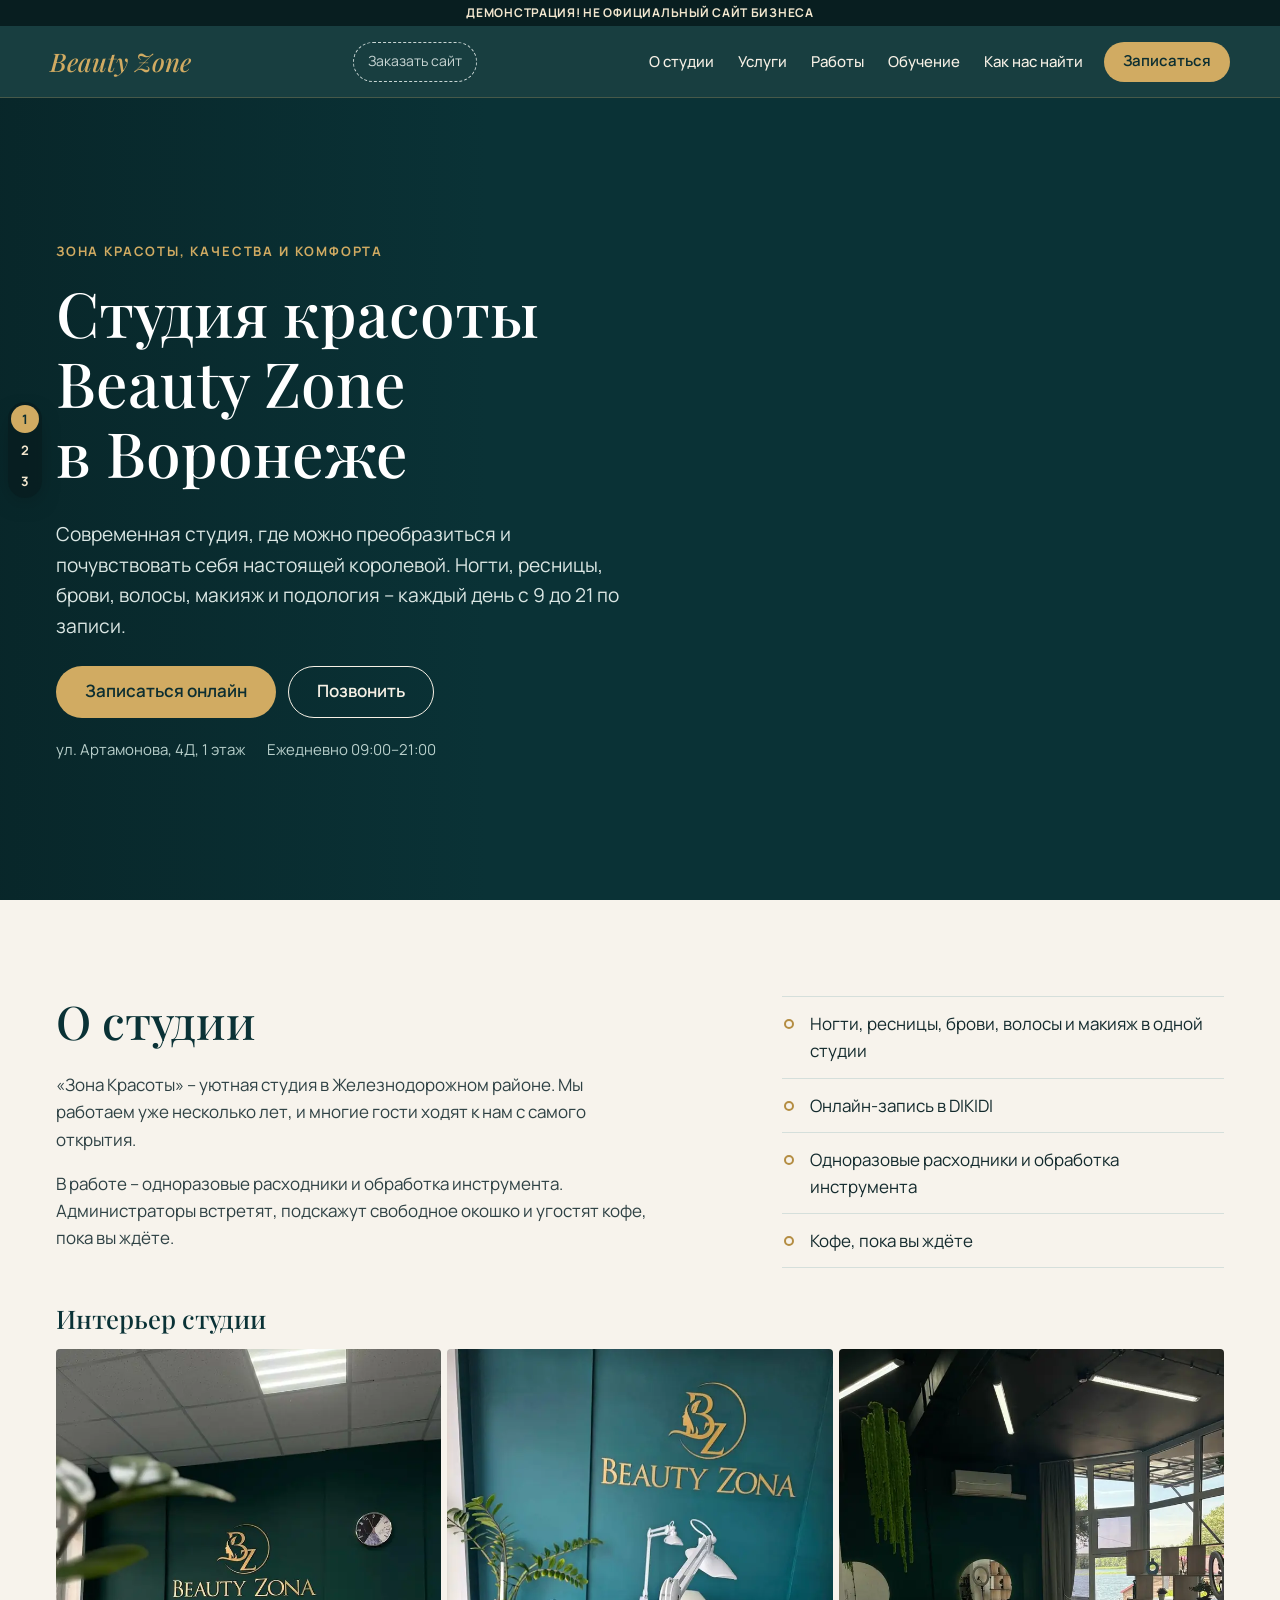
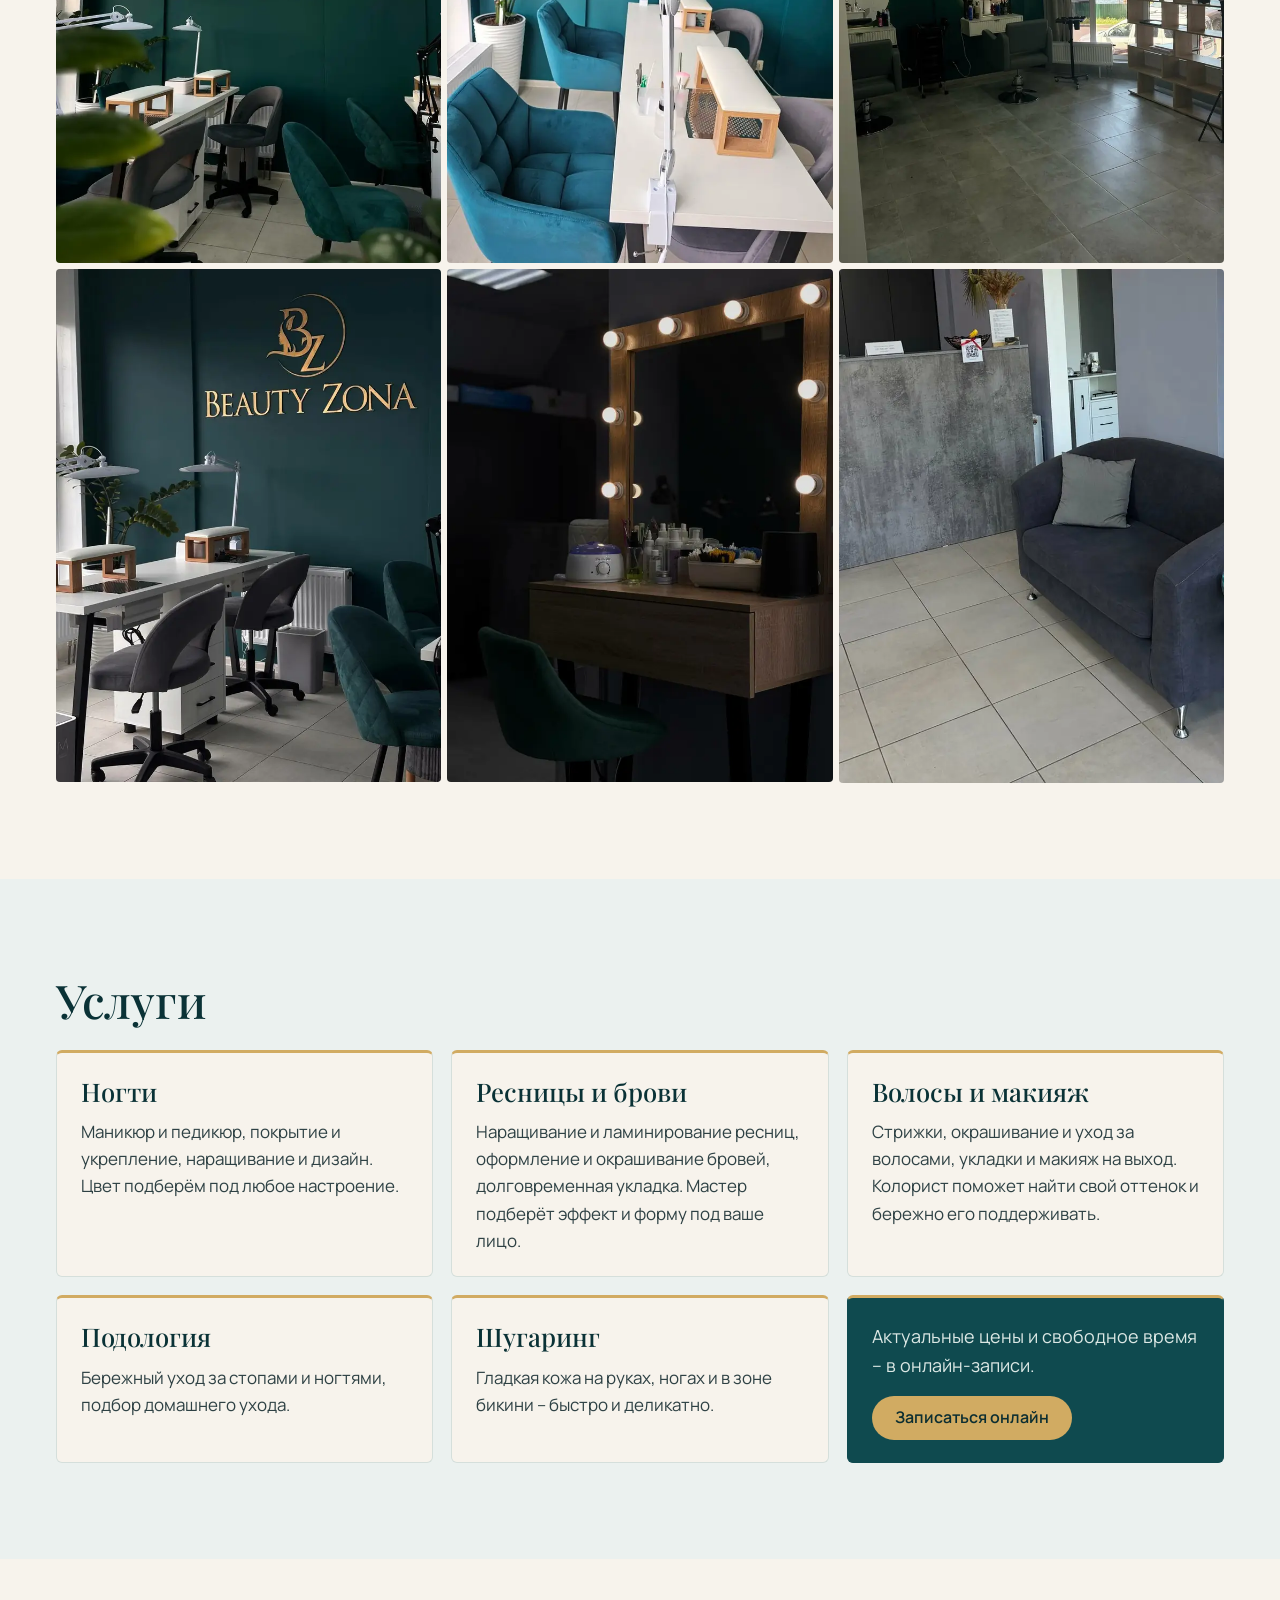
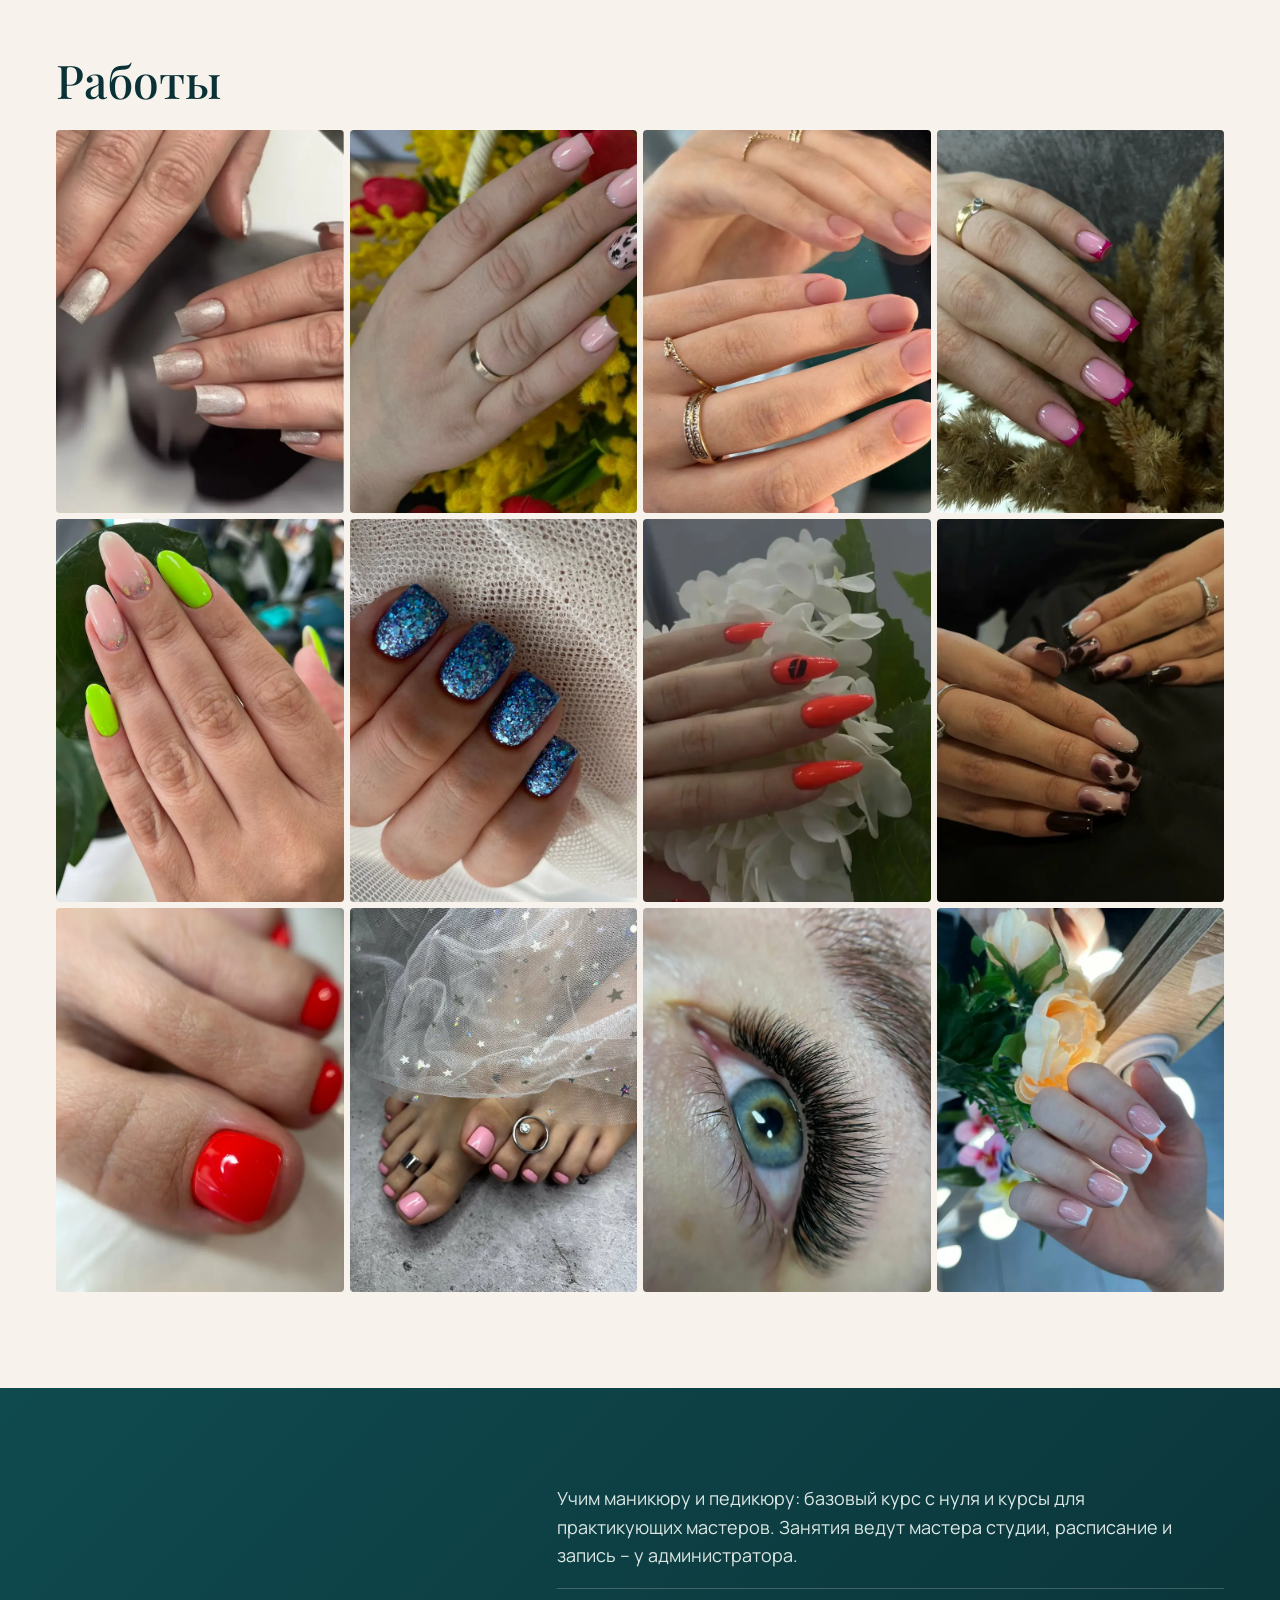
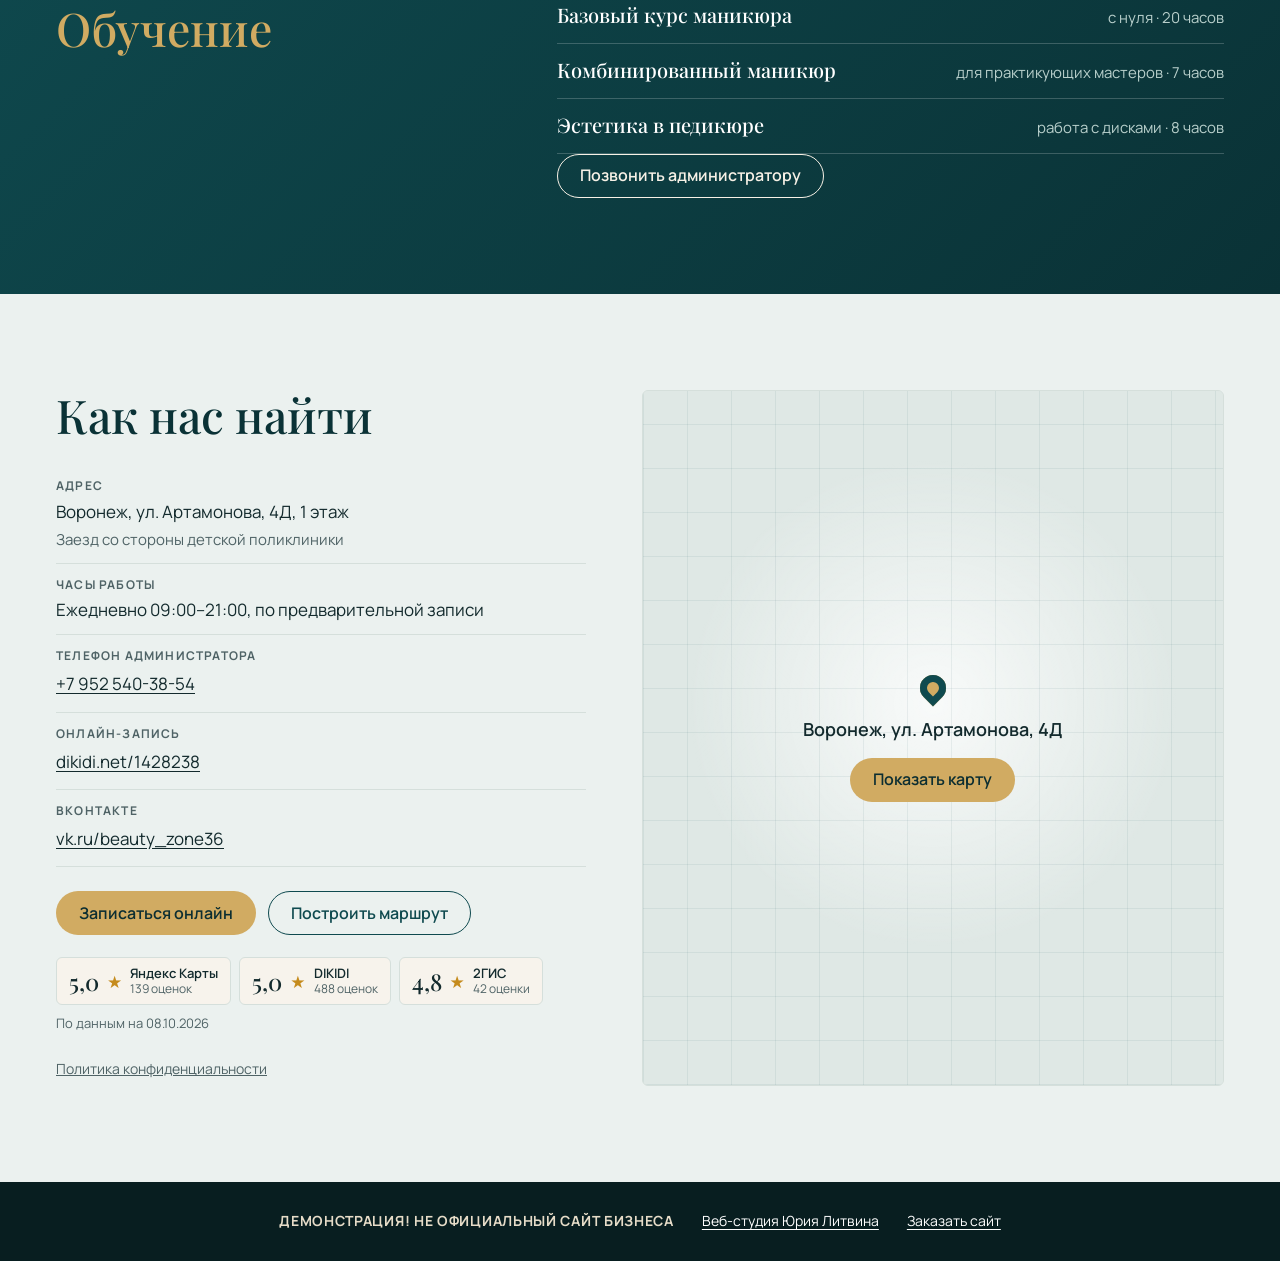
==== commit 1368b518: "Demo site" ====
--- a/index.html
+++ b/index.html
@@ -69,13 +69,13 @@
         <div class="about__text" data-reveal>
           <h2 id="about-h">О студии</h2>
           <p>«Зона Красоты» – уютная студия в Железнодорожном районе. Мы работаем уже несколько лет, и многие гости ходят к нам с самого открытия.</p>
-          <p>Мастера работают на качественных материалах и стерильном одноразовом инструменте. Администраторы встретят, подскажут свободное окошко и угостят кофе, пока вы ждёте.</p>
+          <p>В работе – одноразовые расходники и обработка инструмента. Администраторы встретят, подскажут свободное окошко и угостят кофе, пока вы ждёте.</p>
         </div>
         <ul class="perks" data-reveal>
-          <li>Профессиональные мастера</li>
-          <li>Качественные материалы</li>
-          <li>Стерильный одноразовый инструмент</li>
-          <li>Уютная студия и вкусный кофе</li>
+          <li>Ногти, ресницы, брови, волосы и макияж в одной студии</li>
+          <li>Онлайн-запись в DIKIDI</li>
+          <li>Одноразовые расходники и обработка инструмента</li>
+          <li>Кофе, пока вы ждёте</li>
         </ul>
       </div>
       <h3 class="sub-h" data-reveal>Интерьер студии</h3>
@@ -97,7 +97,7 @@
         <li class="svc__item" data-reveal><h3>Ногти</h3><p>Маникюр и педикюр, покрытие и укрепление, наращивание и дизайн. Цвет подберём под любое настроение.</p></li>
         <li class="svc__item" data-reveal><h3>Ресницы и брови</h3><p>Наращивание и ламинирование ресниц, оформление и окрашивание бровей, долговременная укладка. Мастер подберёт эффект и форму под ваше лицо.</p></li>
         <li class="svc__item" data-reveal><h3>Волосы и макияж</h3><p>Стрижки, окрашивание и уход за волосами, укладки и макияж на выход. Колорист поможет найти свой оттенок и бережно его поддерживать.</p></li>
-        <li class="svc__item" data-reveal><h3>Подология</h3><p>Приём подолога: бережный уход за стопами и ногтями, консультация и подбор домашнего ухода.</p></li>
+        <li class="svc__item" data-reveal><h3>Подология</h3><p>Бережный уход за стопами и ногтями, подбор домашнего ухода.</p></li>
         <li class="svc__item" data-reveal><h3>Шугаринг</h3><p>Гладкая кожа на руках, ногах и в зоне бикини – быстро и деликатно.</p></li>
         <li class="svc__item svc__item--cta" data-reveal><p>Актуальные цены и свободное время – в онлайн-записи.</p><a class="btn btn--accent" href="https://dikidi.net/1428238">Записаться онлайн</a></li>
       </ul>
@@ -108,12 +108,12 @@
     <div class="wrap">
       <h2 id="works-h" data-reveal>Работы</h2>
       <ul class="grid34 grid34--4" role="list">
-        <li class="tile" data-reveal><img src="images/work-10.webp" alt="Нюдовый френч на коротких ногтях" width="720" height="960" loading="lazy" decoding="async"></li>
-        <li class="tile" data-reveal><img src="images/work-11.webp" alt="Квадратный френч крупным планом" width="720" height="960" loading="lazy" decoding="async"></li>
+        <li class="tile" data-reveal><img src="images/work-17.webp" alt="Перламутровое покрытие на квадратных ногтях" width="720" height="960" loading="lazy" decoding="async"></li>
+        <li class="tile" data-reveal><img src="images/work-06.webp" alt="Нежно-розовый маникюр с акцентным дизайном" width="600" height="800" loading="lazy" decoding="async"></li>
         <li class="tile" data-reveal><img src="images/work-13.webp" alt="Нежно-розовое покрытие гель-лаком" width="720" height="960" loading="lazy" decoding="async"></li>
         <li class="tile" data-reveal><img src="images/work-14.webp" alt="Розовый френч с ярким краем" width="720" height="960" loading="lazy" decoding="async"></li>
-        <li class="tile" data-reveal><img src="images/work-03.webp" alt="Лаймовые и нюдовые миндалевидные ногти с рисунком" width="720" height="960" loading="lazy" decoding="async"></li>
-        <li class="tile" data-reveal><img src="images/work-12.webp" alt="Неоново-зелёный маникюр с леопардовым акцентом" width="720" height="960" loading="lazy" decoding="async"></li>
+        <li class="tile" data-reveal><img src="images/work-03.webp" alt="Лаймовые и нюдовые миндалевидные ногти с рисунком" width="688" height="918" loading="lazy" decoding="async"></li>
+        <li class="tile" data-reveal><img src="images/work-05.webp" alt="Синий маникюр с крупным глиттером" width="720" height="960" loading="lazy" decoding="async"></li>
         <li class="tile" data-reveal><img src="images/work-15.webp" alt="Красно-оранжевые миндалевидные ногти с дизайном" width="720" height="960" loading="lazy" decoding="async"></li>
         <li class="tile" data-reveal><img src="images/work-02.webp" alt="Коричневый маникюр с леопардовым дизайном" width="720" height="960" loading="lazy" decoding="async"></li>
         <li class="tile" data-reveal><img src="images/work-07.webp" alt="Ярко-красный глянцевый педикюр" width="720" height="960" loading="lazy" decoding="async"></li>
@@ -127,8 +127,13 @@
   <section class="section training" id="training" aria-labelledby="training-h">
     <div class="wrap training__in" data-reveal>
       <h2 id="training-h">Обучение</h2>
-      <div>
-        <p>Учим мастеров маникюра и педикюра: базовый курс с нуля и программы повышения квалификации от практикующих инструкторов студии. Расписание и запись – у администратора.</p>
+      <div class="training__body">
+        <p>Учим маникюру и педикюру: базовый курс с нуля и курсы для практикующих мастеров. Занятия ведут мастера студии, расписание и запись – у администратора.</p>
+        <ul class="courses" role="list">
+          <li><span class="courses__name">Базовый курс маникюра</span><span class="courses__meta">с нуля · 20 часов</span></li>
+          <li><span class="courses__name">Комбинированный маникюр</span><span class="courses__meta">для практикующих мастеров · 7 часов</span></li>
+          <li><span class="courses__name">Эстетика в педикюре</span><span class="courses__meta">работа с дисками · 8 часов</span></li>
+        </ul>
         <a class="btn btn--ghost" href="tel:+79525403854">Позвонить администратору</a>
       </div>
     </div>
--- a/css/styles.css
+++ b/css/styles.css
@@ -162,7 +162,7 @@
 .map__pin{width:26px;height:26px;border-radius:50% 50% 50% 0;transform:rotate(-45deg);background:var(--teal);box-shadow:inset 0 0 0 7px var(--teal),inset 0 0 0 13px var(--gold)}
 .map__addr{margin:0;font-size:18px;font-weight:600}
 .footer{background:#081e20;color:#e6dcc8;padding:22px 0}
-.footer__row{display:flex;flex-wrap:wrap;justify-content:center;align-items:center;gap:6px 28px;font-size:14px;text-align:center}
+.footer .footer__row{margin:0 auto;display:flex;flex-wrap:wrap;justify-content:center;align-items:center;gap:6px 28px;font-size:14px;text-align:center}
 .footer__row li:first-child{font-weight:700;letter-spacing:.05em}
 .footer a{display:inline-block;padding:6px 0;color:#fff;text-underline-offset:3px}
 @media (max-width:767px){.footer{padding-bottom:64px}}
@@ -176,4 +176,19 @@
 .js [data-reveal]{opacity:0;transform:translateY(18px);transition:opacity .7s ease,transform .7s cubic-bezier(.2,.7,.2,1)}
 .js [data-reveal].is-in{opacity:1;transform:none}
 @media (prefers-reduced-motion:reduce){.js [data-reveal]{opacity:1;transform:none;transition:none}}
-.simple__main{min-height:60vh;padding:64px 0}
+.simple body{min-height:100vh;min-height:100svh;display:flex;flex-direction:column}.simple__main{flex:1;padding:64px 0}
+/* training: course list fills the band */
+.training__body{display:grid;gap:0;justify-items:start}
+.training__body p{margin-bottom:18px}
+.courses{width:100%;margin:0 0 26px;border-top:1px solid rgba(255,255,255,.2)}
+.courses li{display:flex;flex-wrap:wrap;justify-content:space-between;align-items:baseline;gap:2px 18px;padding:13px 0;border-bottom:1px solid rgba(255,255,255,.2)}
+.courses__name{font:500 1.25rem/1.25 var(--f-display);color:#fff}
+.courses__meta{font-size:15px;color:#b8cfcb}
+@media (min-width:860px){.training__in{align-items:center}}
+/* desktop: switcher becomes a slim vertical rail in a widened left gutter, so it covers no text (QA 1280 note) */
+@media (min-width:1024px){
+  main .wrap,.footer .wrap{width:min(100% - 112px,var(--wrap))}
+  .variants{left:8px;bottom:auto;top:50%;transform:translateY(-50%)}
+  .variants ul{flex-direction:column;gap:3px;padding:3px}
+  .variants a{width:28px;height:28px;font-size:13px}
+}
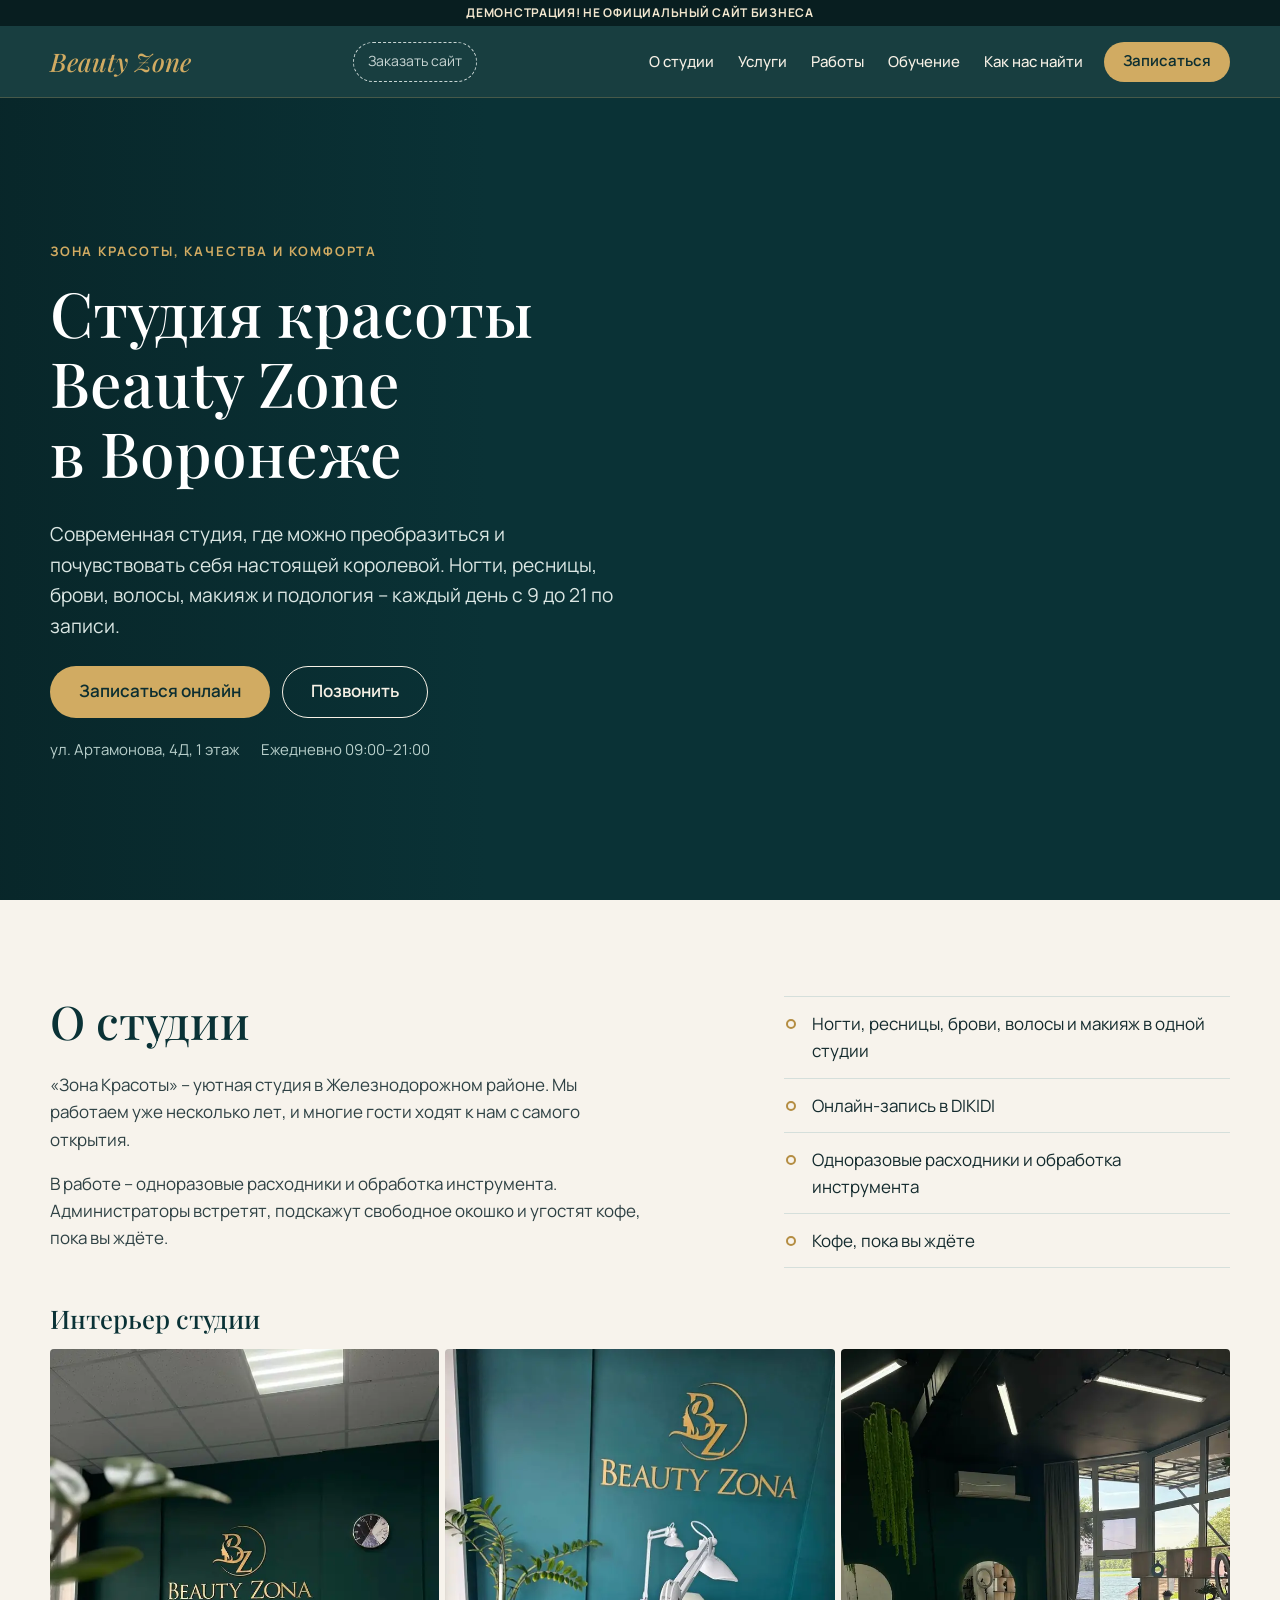
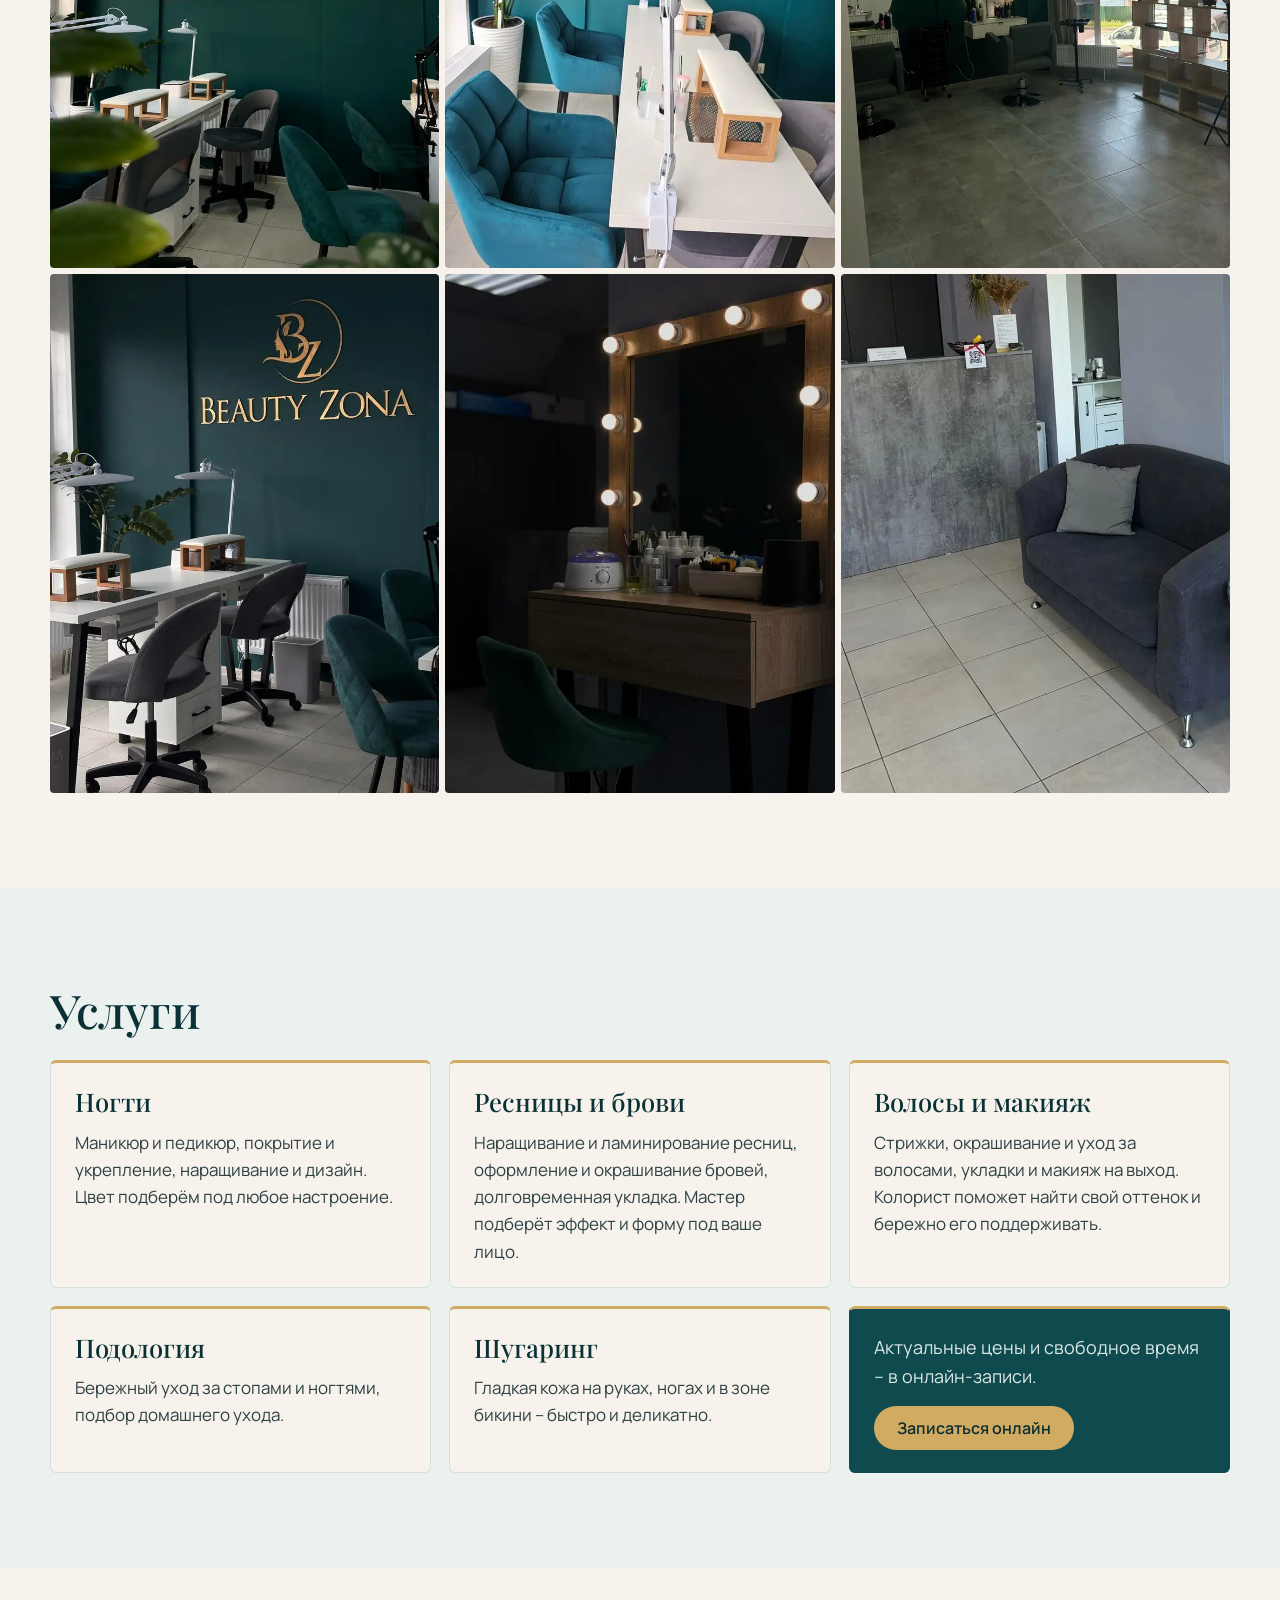
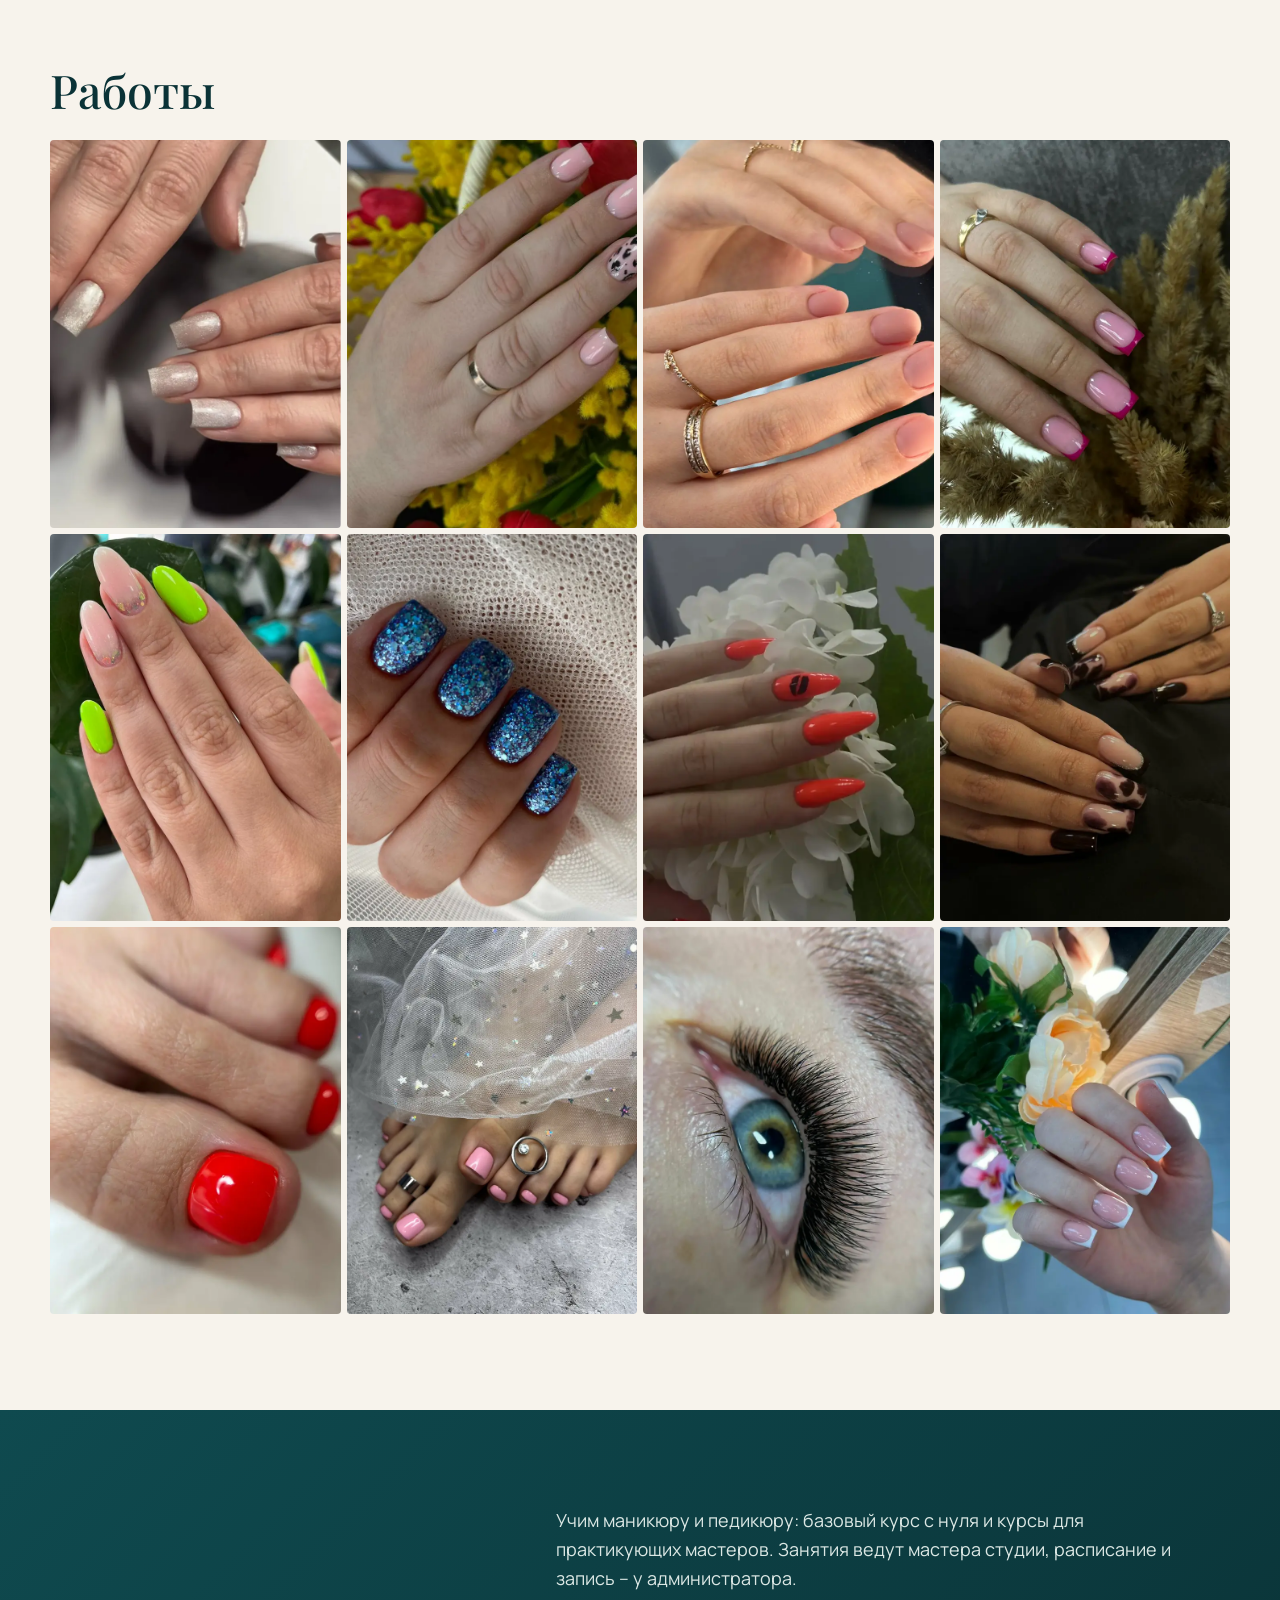
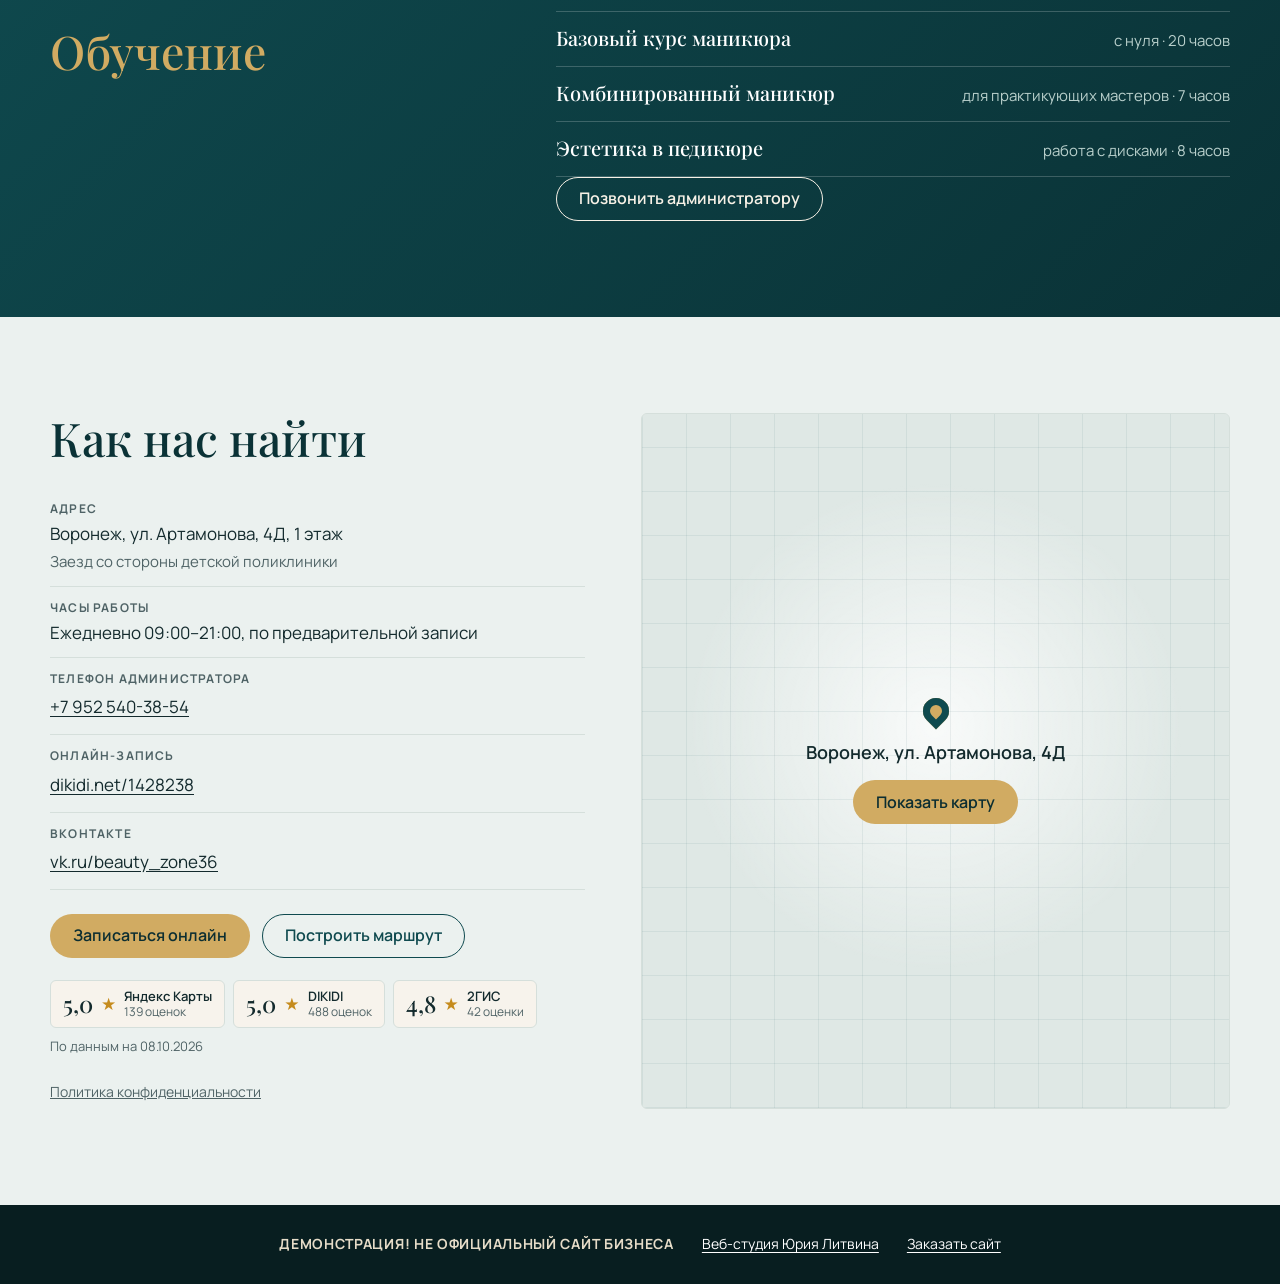
==== commit 6ef45f3e: "Demo site" ====
--- a/index.html
+++ b/index.html
@@ -180,7 +180,6 @@
     <li><a href="https://litviniuv.ru/webstudio/order/?c=k4tv">Заказать сайт</a></li>
   </ul>
 </footer>
-<nav class="variants" aria-label="Варианты дизайна"><ul role="list"><li><a href="index.html" aria-current="page" aria-label="Вариант 1">1</a></li><li><a href="v2/index.html" aria-label="Вариант 2">2</a></li><li><a href="v3/index.html" aria-label="Вариант 3">3</a></li></ul></nav>
 <script src="js/main.js" defer></script>
 </body>
 </html>
--- a/css/styles.css
+++ b/css/styles.css
@@ -165,13 +165,6 @@
 .footer .footer__row{margin:0 auto;display:flex;flex-wrap:wrap;justify-content:center;align-items:center;gap:6px 28px;font-size:14px;text-align:center}
 .footer__row li:first-child{font-weight:700;letter-spacing:.05em}
 .footer a{display:inline-block;padding:6px 0;color:#fff;text-underline-offset:3px}
-@media (max-width:767px){.footer{padding-bottom:64px}}
-.variants{position:fixed;left:8px;bottom:calc(8px + env(safe-area-inset-bottom));z-index:40;transition:opacity .2s,transform .2s}
-.variants ul{display:flex;gap:4px;padding:4px;border-radius:999px;background:rgba(8,30,32,.85);-webkit-backdrop-filter:blur(8px);backdrop-filter:blur(8px);box-shadow:0 8px 24px -10px rgba(0,0,0,.5)}
-.variants a{display:grid;place-items:center;width:32px;height:32px;border-radius:50%;color:#f3e7cf;text-decoration:none;font-size:14px;font-weight:700}
-.variants a[aria-current=page]{background:var(--gold);color:#0c2e31}
-.variants.is-away{opacity:0;pointer-events:none}
-.variants.is-away a{visibility:hidden}
 /* reveal (JS only, never starts clipped) */
 .js [data-reveal]{opacity:0;transform:translateY(18px);transition:opacity .7s ease,transform .7s cubic-bezier(.2,.7,.2,1)}
 .js [data-reveal].is-in{opacity:1;transform:none}
@@ -185,10 +178,3 @@
 .courses__name{font:500 1.25rem/1.25 var(--f-display);color:#fff}
 .courses__meta{font-size:15px;color:#b8cfcb}
 @media (min-width:860px){.training__in{align-items:center}}
-/* desktop: switcher becomes a slim vertical rail in a widened left gutter, so it covers no text (QA 1280 note) */
-@media (min-width:1024px){
-  main .wrap,.footer .wrap{width:min(100% - 112px,var(--wrap))}
-  .variants{left:8px;bottom:auto;top:50%;transform:translateY(-50%)}
-  .variants ul{flex-direction:column;gap:3px;padding:3px}
-  .variants a{width:28px;height:28px;font-size:13px}
-}
